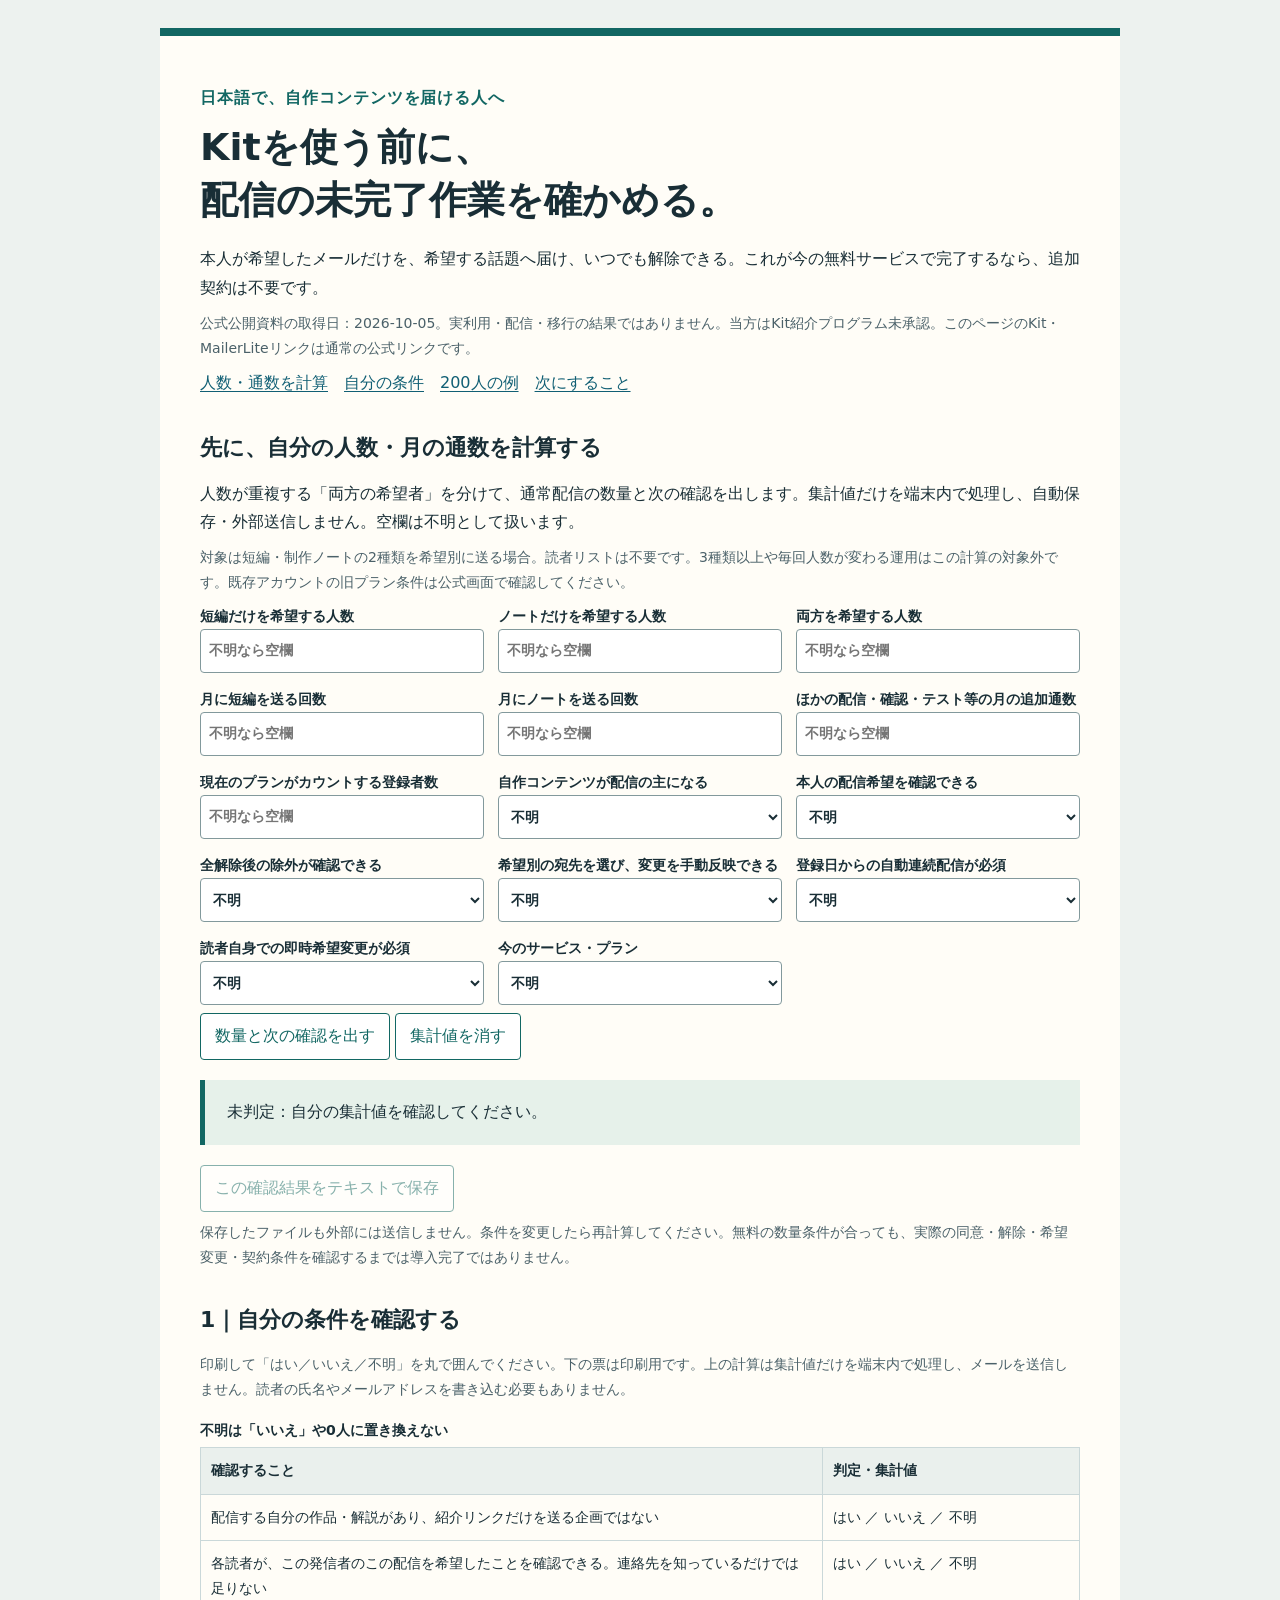
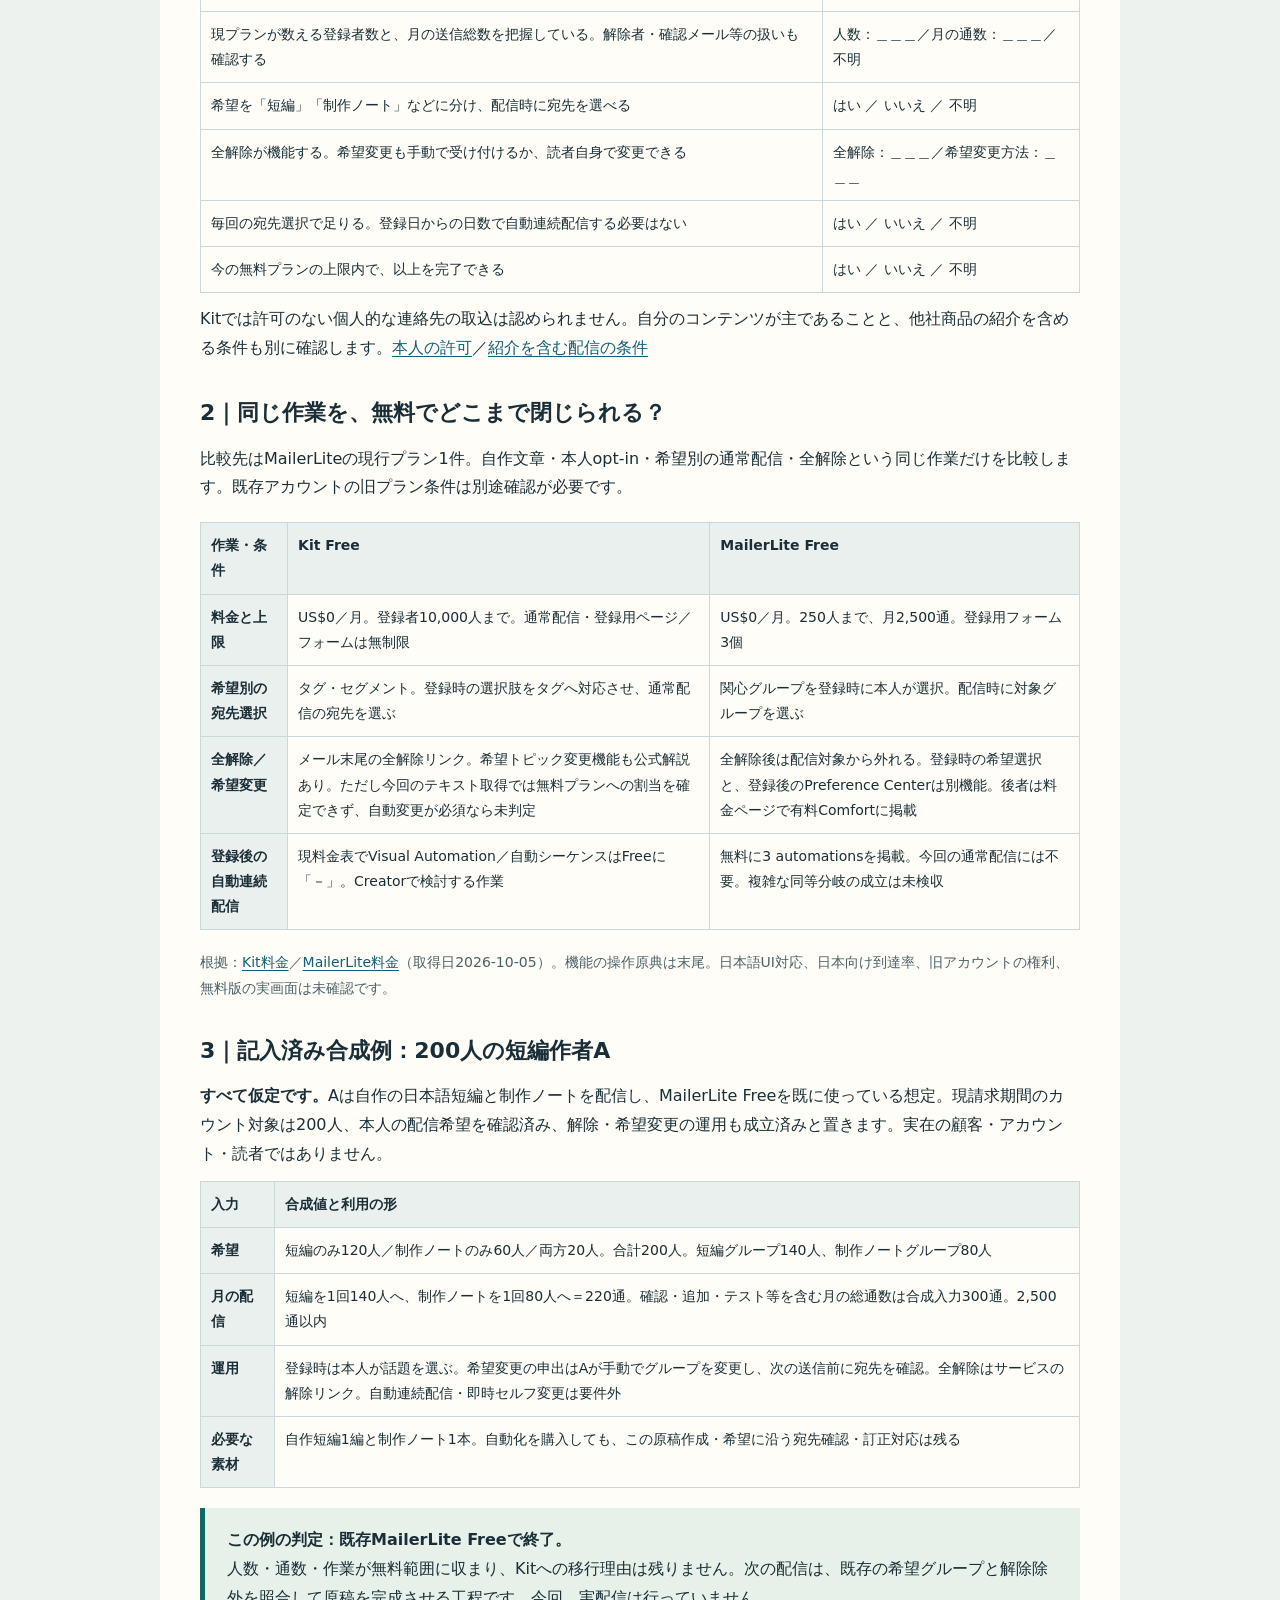
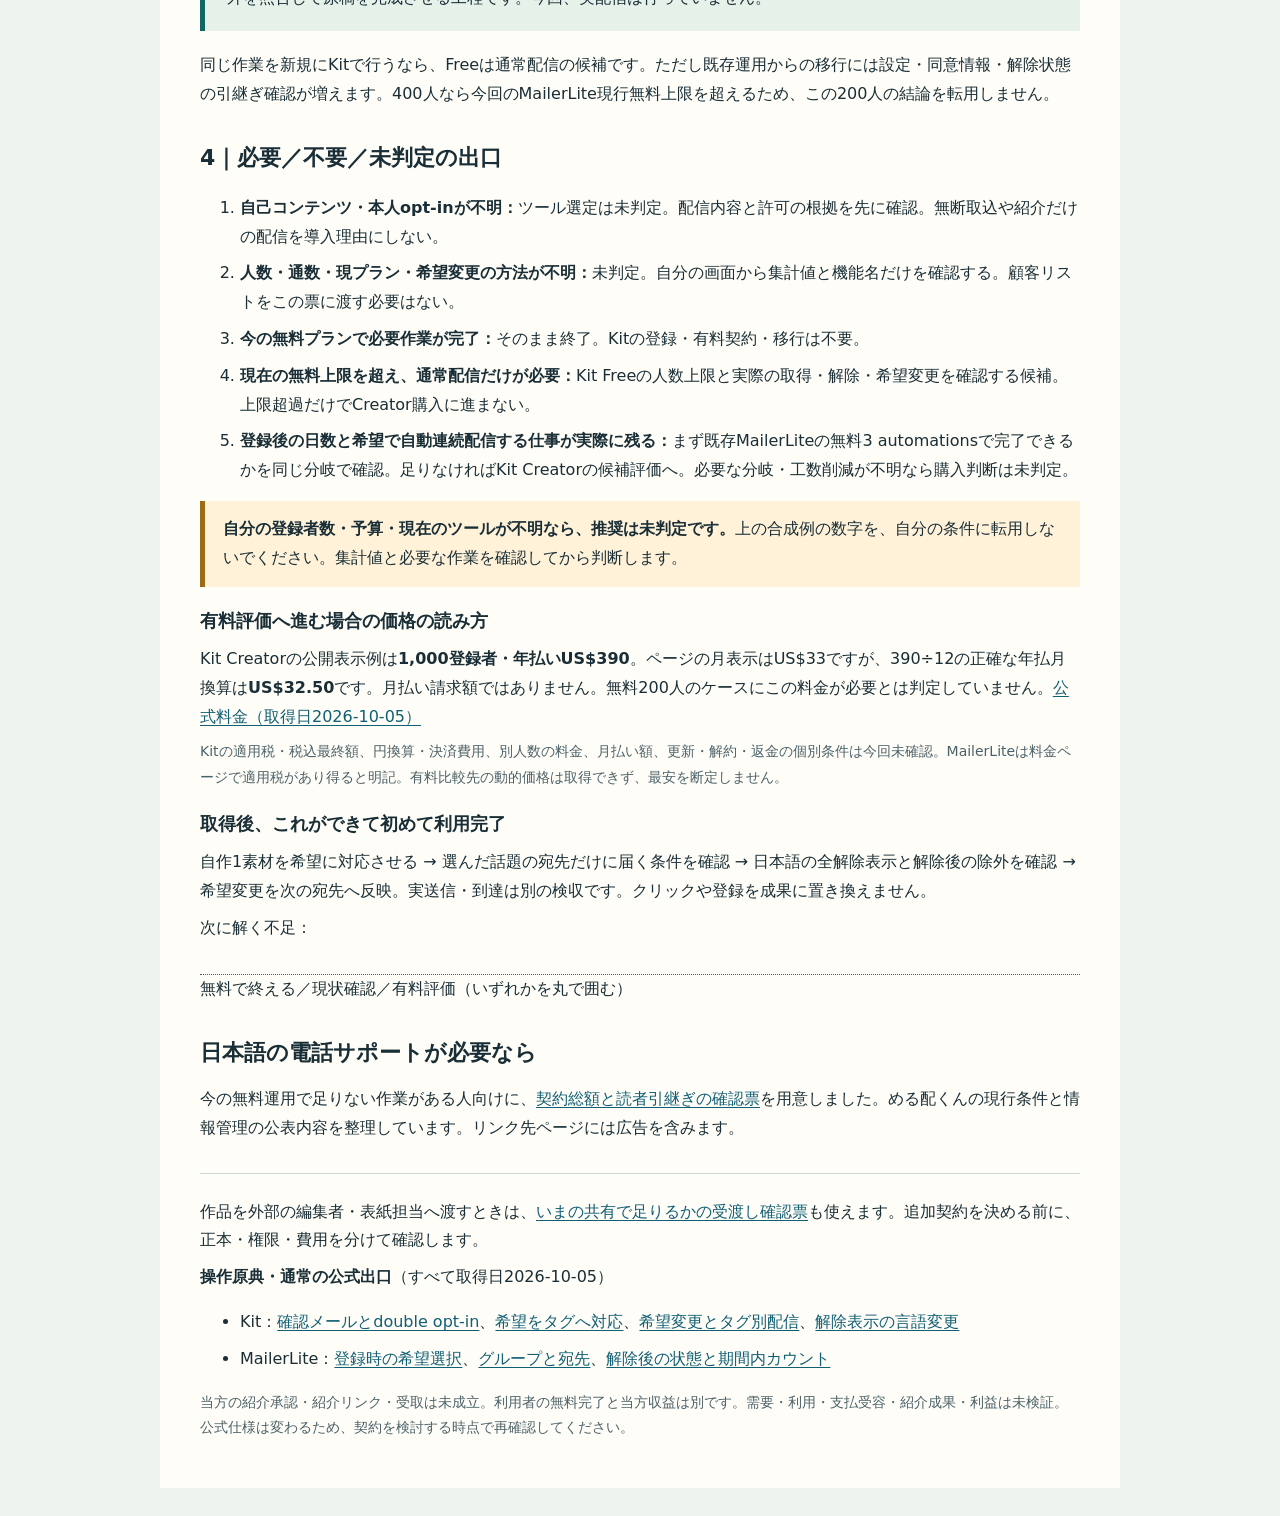
==== index.html @ 3bc4d936 "Add Japanese support and reader handoff decision route" ====
<!doctype html>
<html lang="ja">
<head>
<meta charset="utf-8">
<meta name="viewport" content="width=device-width,initial-scale=1">
<meta name="referrer" content="no-referrer">
<meta http-equiv="Content-Security-Policy" content="default-src 'none'; script-src 'self'; style-src 'unsafe-inline'; connect-src 'none'; form-action 'none'; base-uri 'none'">
<meta name="description" content="KitやMailerLiteを契約する前に、日本語の自作コンテンツ配信が無料で完了するか確認。人数・通数・希望別配信・解除・自動化を分ける、無料チェックシート。2026-10-05公式確認。"><link rel="canonical" href="https://tomoka-uzumaki-ai.github.io/creator-email-fit-jp/"><meta name="robots" content="index,follow"><title>日本語発信者のメール配信チェックシート｜Kitは必要？</title>
<style>
:root{color-scheme:light;--ink:#192e36;--muted:#4b6169;--line:#cad8d9;--accent:#126763;--paper:#fffdf7}
*{box-sizing:border-box}body{margin:0;background:#edf2ef;color:var(--ink);font:16px/1.8 system-ui,-apple-system,"Hiragino Sans","Yu Gothic",sans-serif}main{max-width:960px;margin:28px auto;background:var(--paper);padding:40px;border-top:8px solid var(--accent)}h1{font-size:clamp(25px,5vw,38px);line-height:1.4;margin:8px 0 18px}h2{font-size:22px;margin:30px 0 12px}h3{font-size:18px;margin:18px 0 6px}p{margin:8px 0}.eyebrow{color:var(--accent);font-weight:700;letter-spacing:.06em}.small{font-size:14px;color:var(--muted)}.decision{background:#e6f1ea;border-left:5px solid var(--accent);padding:18px 22px;margin:20px 0}.unknown{background:#fff2d9;border-left:5px solid #9d6b18;padding:14px 18px}.table-wrap{overflow-x:auto}table{border-collapse:collapse;width:100%;font-size:14px;margin:12px 0}th,td{border:1px solid var(--line);text-align:left;vertical-align:top;padding:10px}th{background:#eaf0ed}caption{text-align:left;font-weight:700;padding:4px 0}a{color:#115f74;text-underline-offset:3px;overflow-wrap:anywhere}li{margin:8px 0}footer{margin-top:30px;padding-top:16px;border-top:1px solid var(--line)}.write-line{display:block;min-height:32px;border-bottom:1px dotted var(--muted)}
.fit-grid{display:grid;grid-template-columns:repeat(auto-fit,minmax(min(260px,100%),1fr));gap:14px}.fit-grid label{display:block;font-size:14px;font-weight:600}.fit-grid input,.fit-grid select{display:block;width:100%;min-height:44px;font:inherit;padding:8px;border:1px solid #82999c;border-radius:4px;background:white;color:var(--ink)}button{font:inherit;min-height:44px;padding:8px 14px;border:1px solid var(--accent);border-radius:4px;background:white;color:var(--accent);cursor:pointer}button:disabled{opacity:.5;cursor:default}#fit-output{white-space:pre-line}
@media(max-width:600px){main{margin:0;padding:22px}th,td{padding:8px}table{font-size:13px}}
@media print{@page{size:A4;margin:14mm}body{background:white;font-size:10pt;line-height:1.55}main{max-width:none;margin:0;padding:0;border-top:3px solid #126763}h1{font-size:22pt}h2{font-size:14pt;break-after:avoid}h3{break-after:avoid}table{font-size:9pt}tr,.decision,.unknown{break-inside:avoid}.table-wrap{overflow:visible}a{color:inherit}footer{font-size:9pt}.small{font-size:9pt}th{background:#eee}.decision,.unknown{background:transparent}}
</style>
</head>
<body><main>
<header>
<p class="eyebrow">日本語で、自作コンテンツを届ける人へ</p>
<h1>Kitを使う前に、<br>配信の未完了作業を確かめる。</h1>
<p>本人が希望したメールだけを、希望する話題へ届け、いつでも解除できる。これが今の無料サービスで完了するなら、追加契約は不要です。</p>
<p class="small">公式公開資料の取得日：2026-10-05。実利用・配信・移行の結果ではありません。当方はKit紹介プログラム未承認。このページのKit・MailerLiteリンクは通常の公式リンクです。</p>
<nav aria-label="読む順番" style="display:flex;gap:1rem;flex-wrap:wrap"><a href="#calculator">人数・通数を計算</a><a href="#check">自分の条件</a><a href="#case">200人の例</a><a href="#route">次にすること</a></nav></header>

<section aria-labelledby="calculator"><h2 id="calculator">先に、自分の人数・月の通数を計算する</h2><p>人数が重複する「両方の希望者」を分けて、通常配信の数量と次の確認を出します。集計値だけを端末内で処理し、自動保存・外部送信しません。空欄は不明として扱います。</p><p class="small">対象は短編・制作ノートの2種類を希望別に送る場合。読者リストは不要です。3種類以上や毎回人数が変わる運用はこの計算の対象外です。既存アカウントの旧プラン条件は公式画面で確認してください。</p><form id="fit-form" novalidate><div class="fit-grid"><label>短編だけを希望する人数<input name="shortOnly" type="number" min="0" max="100000000" step="1" inputmode="numeric" placeholder="不明なら空欄"></label><label>ノートだけを希望する人数<input name="notesOnly" type="number" min="0" max="100000000" step="1" inputmode="numeric" placeholder="不明なら空欄"></label><label>両方を希望する人数<input name="both" type="number" min="0" max="100000000" step="1" inputmode="numeric" placeholder="不明なら空欄"></label><label>月に短編を送る回数<input name="shortRuns" type="number" min="0" max="100000000" step="1" inputmode="numeric" placeholder="不明なら空欄"></label><label>月にノートを送る回数<input name="notesRuns" type="number" min="0" max="100000000" step="1" inputmode="numeric" placeholder="不明なら空欄"></label><label>ほかの配信・確認・テスト等の月の追加通数<input name="extra" type="number" min="0" max="100000000" step="1" inputmode="numeric" placeholder="不明なら空欄"></label><label>現在のプランがカウントする登録者数<input name="counted" type="number" min="0" max="100000000" step="1" inputmode="numeric" placeholder="不明なら空欄"></label><label>自作コンテンツが配信の主になる<select name="content"><option value="unknown">不明</option><option value="yes">はい</option><option value="no">いいえ</option></select></label><label>本人の配信希望を確認できる<select name="permission"><option value="unknown">不明</option><option value="yes">はい</option><option value="no">いいえ</option></select></label><label>全解除後の除外が確認できる<select name="unsubscribe"><option value="unknown">不明</option><option value="yes">はい</option><option value="no">いいえ</option></select></label><label>希望別の宛先を選び、変更を手動反映できる<select name="groups"><option value="unknown">不明</option><option value="yes">はい</option><option value="no">いいえ</option></select></label><label>登録日からの自動連続配信が必須<select name="automation"><option value="unknown">不明</option><option value="no">いいえ</option><option value="yes">はい</option></select></label><label>読者自身での即時希望変更が必須<select name="selfChange"><option value="unknown">不明</option><option value="no">いいえ</option><option value="yes">はい</option></select></label><label>今のサービス・プラン<select name="current"><option value="unknown">不明</option><option value="mailerlite">現行MailerLite Free</option><option value="kit">Kit Free</option><option value="other">ほか／未導入</option></select></label></div><p><button type="submit">数量と次の確認を出す</button> <button type="reset">集計値を消す</button></p></form><p id="fit-output" class="decision" role="status" aria-live="polite">未判定：自分の集計値を確認してください。</p><button id="fit-save" type="button" disabled>この確認結果をテキストで保存</button><p class="small">保存したファイルも外部には送信しません。条件を変更したら再計算してください。無料の数量条件が合っても、実際の同意・解除・希望変更・契約条件を確認するまでは導入完了ではありません。</p><noscript><p>計算にはJavaScriptが必要です。下の印刷用チェックシートはそのまま使えます。</p></noscript></section>
<section aria-labelledby="check">
<h2 id="check">1｜自分の条件を確認する</h2>
<p class="small">印刷して「はい／いいえ／不明」を丸で囲んでください。下の票は印刷用です。上の計算は集計値だけを端末内で処理し、メールを送信しません。読者の氏名やメールアドレスを書き込む必要もありません。</p>
<table><caption>不明は「いいえ」や0人に置き換えない</caption><thead><tr><th scope="col">確認すること</th><th scope="col">判定・集計値</th></tr></thead><tbody>
<tr><td>配信する自分の作品・解説があり、紹介リンクだけを送る企画ではない</td><td>はい ／ いいえ ／ 不明</td></tr>
<tr><td>各読者が、この発信者のこの配信を希望したことを確認できる。連絡先を知っているだけでは足りない</td><td>はい ／ いいえ ／ 不明</td></tr>
<tr><td>現プランが数える登録者数と、月の送信総数を把握している。解除者・確認メール等の扱いも確認する</td><td>人数：＿＿＿／月の通数：＿＿＿／不明</td></tr>
<tr><td>希望を「短編」「制作ノート」などに分け、配信時に宛先を選べる</td><td>はい ／ いいえ ／ 不明</td></tr>
<tr><td>全解除が機能する。希望変更も手動で受け付けるか、読者自身で変更できる</td><td>全解除：＿＿＿／希望変更方法：＿＿＿</td></tr>
<tr><td>毎回の宛先選択で足りる。登録日からの日数で自動連続配信する必要はない</td><td>はい ／ いいえ ／ 不明</td></tr>
<tr><td>今の無料プランの上限内で、以上を完了できる</td><td>はい ／ いいえ ／ 不明</td></tr>
</tbody></table>
<p>Kitでは許可のない個人的な連絡先の取込は認められません。自分のコンテンツが主であることと、他社商品の紹介を含める条件も別に確認します。<a href="https://help.kit.com/en/articles/5014125-can-i-add-my-personal-contacts-to-kit">本人の許可</a>／<a href="https://help.kit.com/en/articles/4881296-what-type-of-affiliate-marketing-is-and-isn-t-allowed-at-kit">紹介を含む配信の条件</a></p>
</section>

<section aria-labelledby="compare">
<h2 id="compare">2｜同じ作業を、無料でどこまで閉じられる？</h2>
<p>比較先はMailerLiteの現行プラン1件。自作文章・本人opt-in・希望別の通常配信・全解除という同じ作業だけを比較します。既存アカウントの旧プラン条件は別途確認が必要です。</p>
<div class="table-wrap"><table><thead><tr><th scope="col">作業・条件</th><th scope="col">Kit Free</th><th scope="col">MailerLite Free</th></tr></thead><tbody>
<tr><th scope="row">料金と上限</th><td>US$0／月。登録者10,000人まで。通常配信・登録用ページ／フォームは無制限</td><td>US$0／月。250人まで、月2,500通。登録用フォーム3個</td></tr>
<tr><th scope="row">希望別の宛先選択</th><td>タグ・セグメント。登録時の選択肢をタグへ対応させ、通常配信の宛先を選ぶ</td><td>関心グループを登録時に本人が選択。配信時に対象グループを選ぶ</td></tr>
<tr><th scope="row">全解除／希望変更</th><td>メール末尾の全解除リンク。希望トピック変更機能も公式解説あり。ただし今回のテキスト取得では無料プランへの割当を確定できず、自動変更が必須なら未判定</td><td>全解除後は配信対象から外れる。登録時の希望選択と、登録後のPreference Centerは別機能。後者は料金ページで有料Comfortに掲載</td></tr>
<tr><th scope="row">登録後の自動連続配信</th><td>現料金表でVisual Automation／自動シーケンスはFreeに「－」。Creatorで検討する作業</td><td>無料に3 automationsを掲載。今回の通常配信には不要。複雑な同等分岐の成立は未検収</td></tr>
</tbody></table></div>
<p class="small">根拠：<a href="https://kit.com/pricing">Kit料金</a>／<a href="https://www.mailerlite.com/pricing">MailerLite料金</a>（取得日2026-10-05）。機能の操作原典は末尾。日本語UI対応、日本向け到達率、旧アカウントの権利、無料版の実画面は未確認です。</p>
</section>

<section aria-labelledby="case">
<h2 id="case">3｜記入済み合成例：200人の短編作者A</h2>
<p><strong>すべて仮定です。</strong>Aは自作の日本語短編と制作ノートを配信し、MailerLite Freeを既に使っている想定。現請求期間のカウント対象は200人、本人の配信希望を確認済み、解除・希望変更の運用も成立済みと置きます。実在の顧客・アカウント・読者ではありません。</p>
<table><thead><tr><th scope="col">入力</th><th scope="col">合成値と利用の形</th></tr></thead><tbody>
<tr><th scope="row">希望</th><td>短編のみ120人／制作ノートのみ60人／両方20人。合計200人。短編グループ140人、制作ノートグループ80人</td></tr>
<tr><th scope="row">月の配信</th><td>短編を1回140人へ、制作ノートを1回80人へ＝220通。確認・追加・テスト等を含む月の総通数は合成入力300通。2,500通以内</td></tr>
<tr><th scope="row">運用</th><td>登録時は本人が話題を選ぶ。希望変更の申出はAが手動でグループを変更し、次の送信前に宛先を確認。全解除はサービスの解除リンク。自動連続配信・即時セルフ変更は要件外</td></tr>
<tr><th scope="row">必要な素材</th><td>自作短編1編と制作ノート1本。自動化を購入しても、この原稿作成・希望に沿う宛先確認・訂正対応は残る</td></tr>
</tbody></table>
<div class="decision"><strong>この例の判定：既存MailerLite Freeで終了。</strong><br>人数・通数・作業が無料範囲に収まり、Kitへの移行理由は残りません。次の配信は、既存の希望グループと解除除外を照合して原稿を完成させる工程です。今回、実配信は行っていません。</div>
<p>同じ作業を新規にKitで行うなら、Freeは通常配信の候補です。ただし既存運用からの移行には設定・同意情報・解除状態の引継ぎ確認が増えます。400人なら今回のMailerLite現行無料上限を超えるため、この200人の結論を転用しません。</p>
</section>

<section aria-labelledby="route">
<h2 id="route">4｜必要／不要／未判定の出口</h2>
<ol>
<li><strong>自己コンテンツ・本人opt-inが不明：</strong>ツール選定は未判定。配信内容と許可の根拠を先に確認。無断取込や紹介だけの配信を導入理由にしない。</li>
<li><strong>人数・通数・現プラン・希望変更の方法が不明：</strong>未判定。自分の画面から集計値と機能名だけを確認する。顧客リストをこの票に渡す必要はない。</li>
<li><strong>今の無料プランで必要作業が完了：</strong>そのまま終了。Kitの登録・有料契約・移行は不要。</li>
<li><strong>現在の無料上限を超え、通常配信だけが必要：</strong>Kit Freeの人数上限と実際の取得・解除・希望変更を確認する候補。上限超過だけでCreator購入に進まない。</li>
<li><strong>登録後の日数と希望で自動連続配信する仕事が実際に残る：</strong>まず既存MailerLiteの無料3 automationsで完了できるかを同じ分岐で確認。足りなければKit Creatorの候補評価へ。必要な分岐・工数削減が不明なら購入判断は未判定。</li>
</ol>
<div class="unknown"><strong>自分の登録者数・予算・現在のツールが不明なら、推奨は未判定です。</strong>上の合成例の数字を、自分の条件に転用しないでください。集計値と必要な作業を確認してから判断します。</div>
<h3>有料評価へ進む場合の価格の読み方</h3>
<p>Kit Creatorの公開表示例は<strong>1,000登録者・年払いUS$390</strong>。ページの月表示はUS$33ですが、390÷12の正確な年払月換算は<strong>US$32.50</strong>です。月払い請求額ではありません。無料200人のケースにこの料金が必要とは判定していません。<a href="https://kit.com/pricing">公式料金（取得日2026-10-05）</a></p>
<p class="small">Kitの適用税・税込最終額、円換算・決済費用、別人数の料金、月払い額、更新・解約・返金の個別条件は今回未確認。MailerLiteは料金ページで適用税があり得ると明記。有料比較先の動的価格は取得できず、最安を断定しません。</p>
<h3>取得後、これができて初めて利用完了</h3>
<p>自作1素材を希望に対応させる → 選んだ話題の宛先だけに届く条件を確認 → 日本語の全解除表示と解除後の除外を確認 → 希望変更を次の宛先へ反映。実送信・到達は別の検収です。クリックや登録を成果に置き換えません。</p>
<p>次に解く不足：<span class="write-line"></span>無料で終える／現状確認／有料評価（いずれかを丸で囲む）</p>
</section>

<section><h2>日本語の電話サポートが必要なら</h2><p>今の無料運用で足りない作業がある人向けに、<a href="japanese-mail.html">契約総額と読者引継ぎの確認票</a>を用意しました。める配くんの現行条件と情報管理の公表内容を整理しています。リンク先ページには広告を含みます。</p></section>
<footer><p>作品を外部の編集者・表紙担当へ渡すときは、<a href="storage-handoff.html">いまの共有で足りるかの受渡し確認票</a>も使えます。追加契約を決める前に、正本・権限・費用を分けて確認します。</p>
<p><strong>操作原典・通常の公式出口</strong>（すべて取得日2026-10-05）</p>
<ul>
<li>Kit：<a href="https://help.kit.com/en/articles/2502655-the-confirmation-email">確認メールとdouble opt-in</a>、<a href="https://help.kit.com/en/articles/3317488-adding-tag-dropdowns-checkboxes-to-kit-forms">希望をタグへ対応</a>、<a href="https://help.kit.com/en/articles/6082488-managing-subscriber-preferences-in-kit">希望変更とタグ別配信</a>、<a href="https://help.kit.com/en/articles/5378154-how-to-customize-your-unsubscribe-text">解除表示の言語変更</a></li>
<li>MailerLite：<a href="https://www.mailerlite.com/help/how-to-use-interest-groups-inside-forms">登録時の希望選択</a>、<a href="https://www.mailerlite.com/help/how-to-create-and-use-groups">グループと宛先</a>、<a href="https://www.mailerlite.com/help/everything-about-unsubscribed-recipients">解除後の状態と期間内カウント</a></li>
</ul>
<p class="small">当方の紹介承認・紹介リンク・受取は未成立。利用者の無料完了と当方収益は別です。需要・利用・支払受容・紹介成果・利益は未検証。公式仕様は変わるため、契約を検討する時点で再確認してください。</p>
</footer>
</main><script src="fit.js?v=20261005-1" defer></script></body></html>
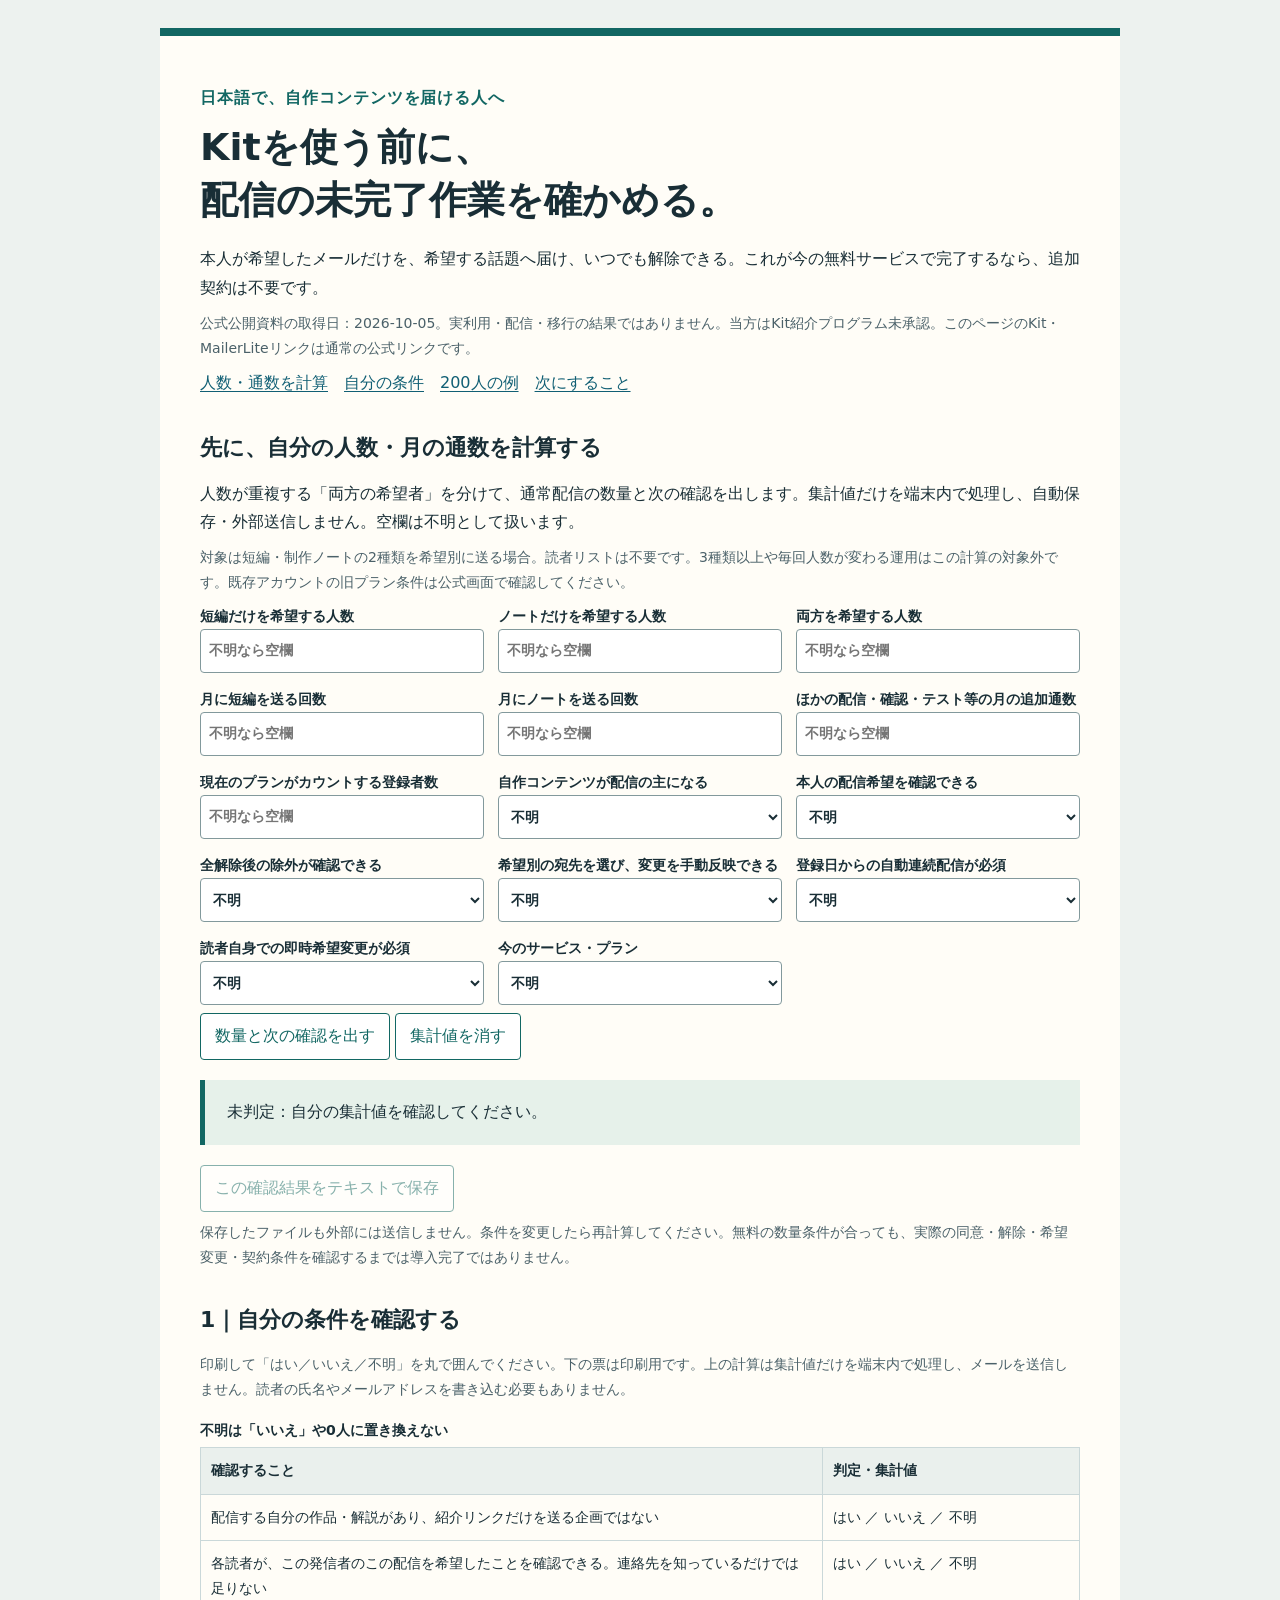
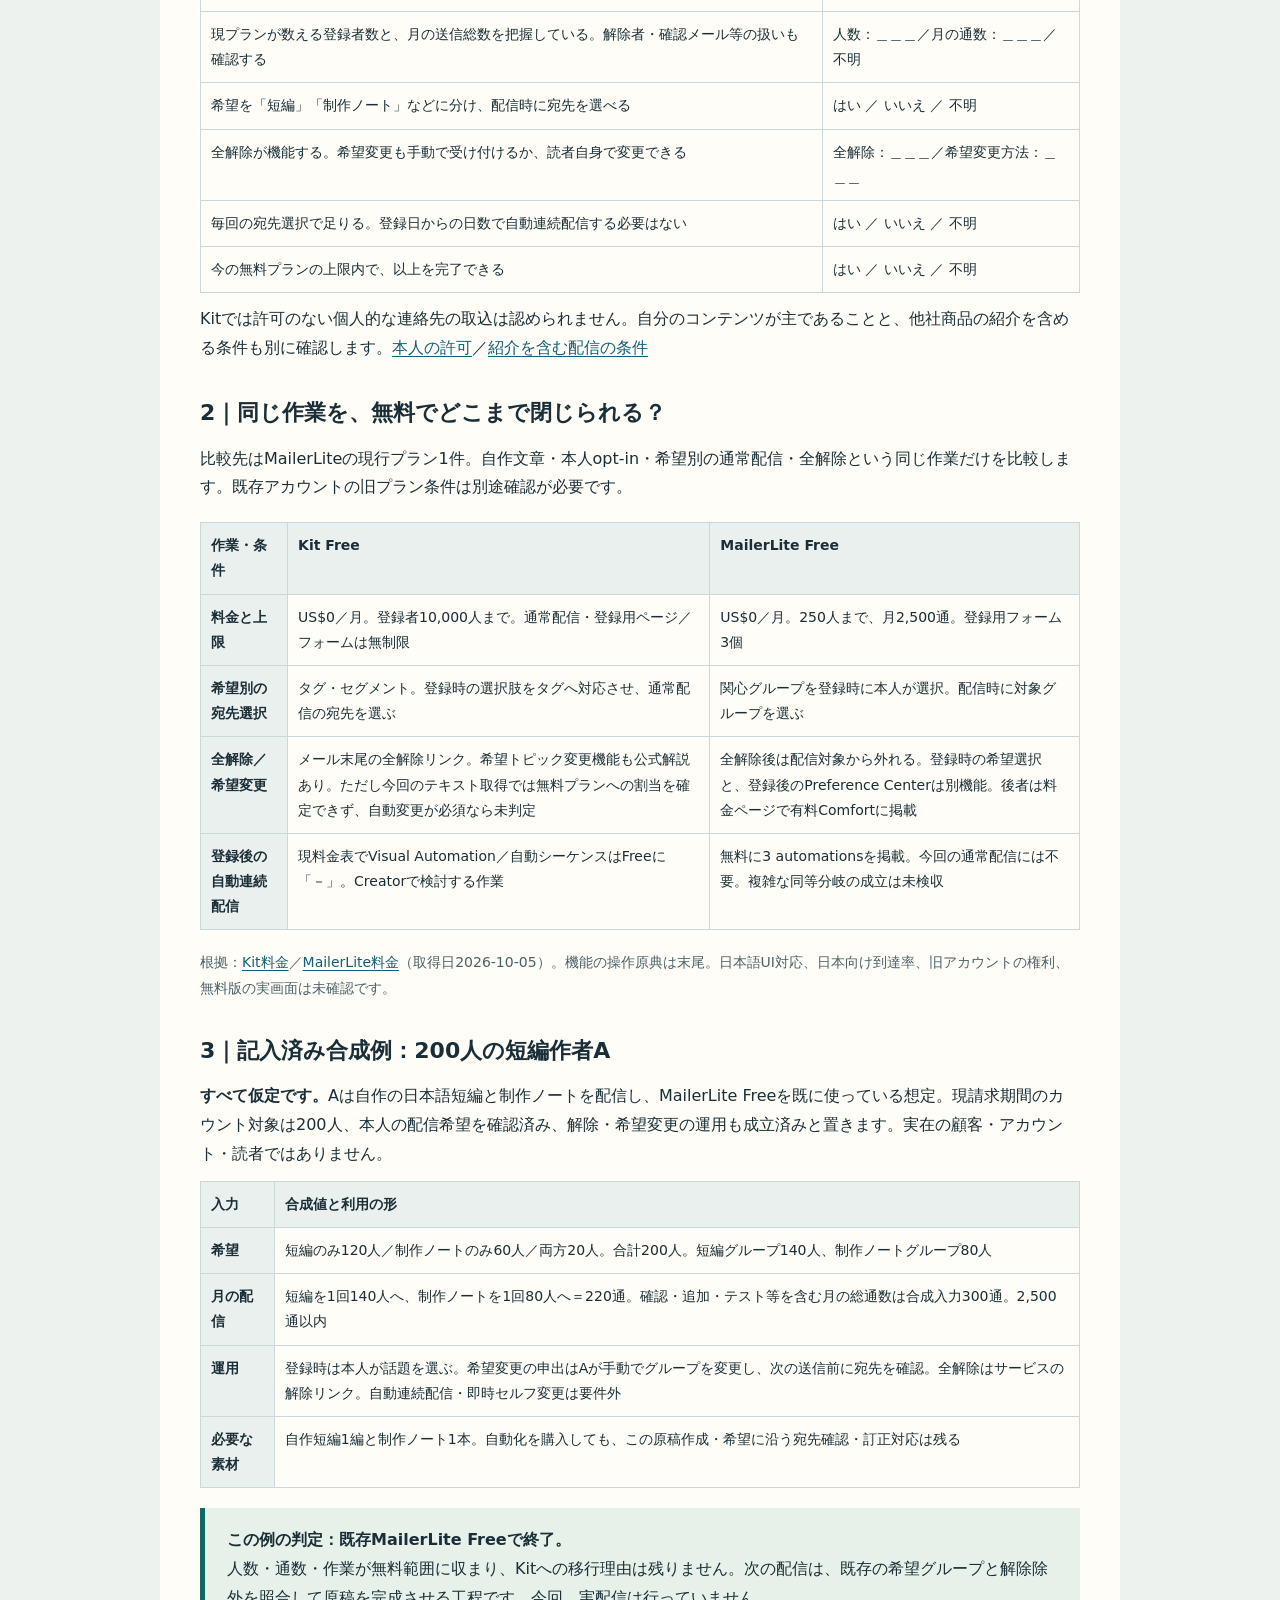
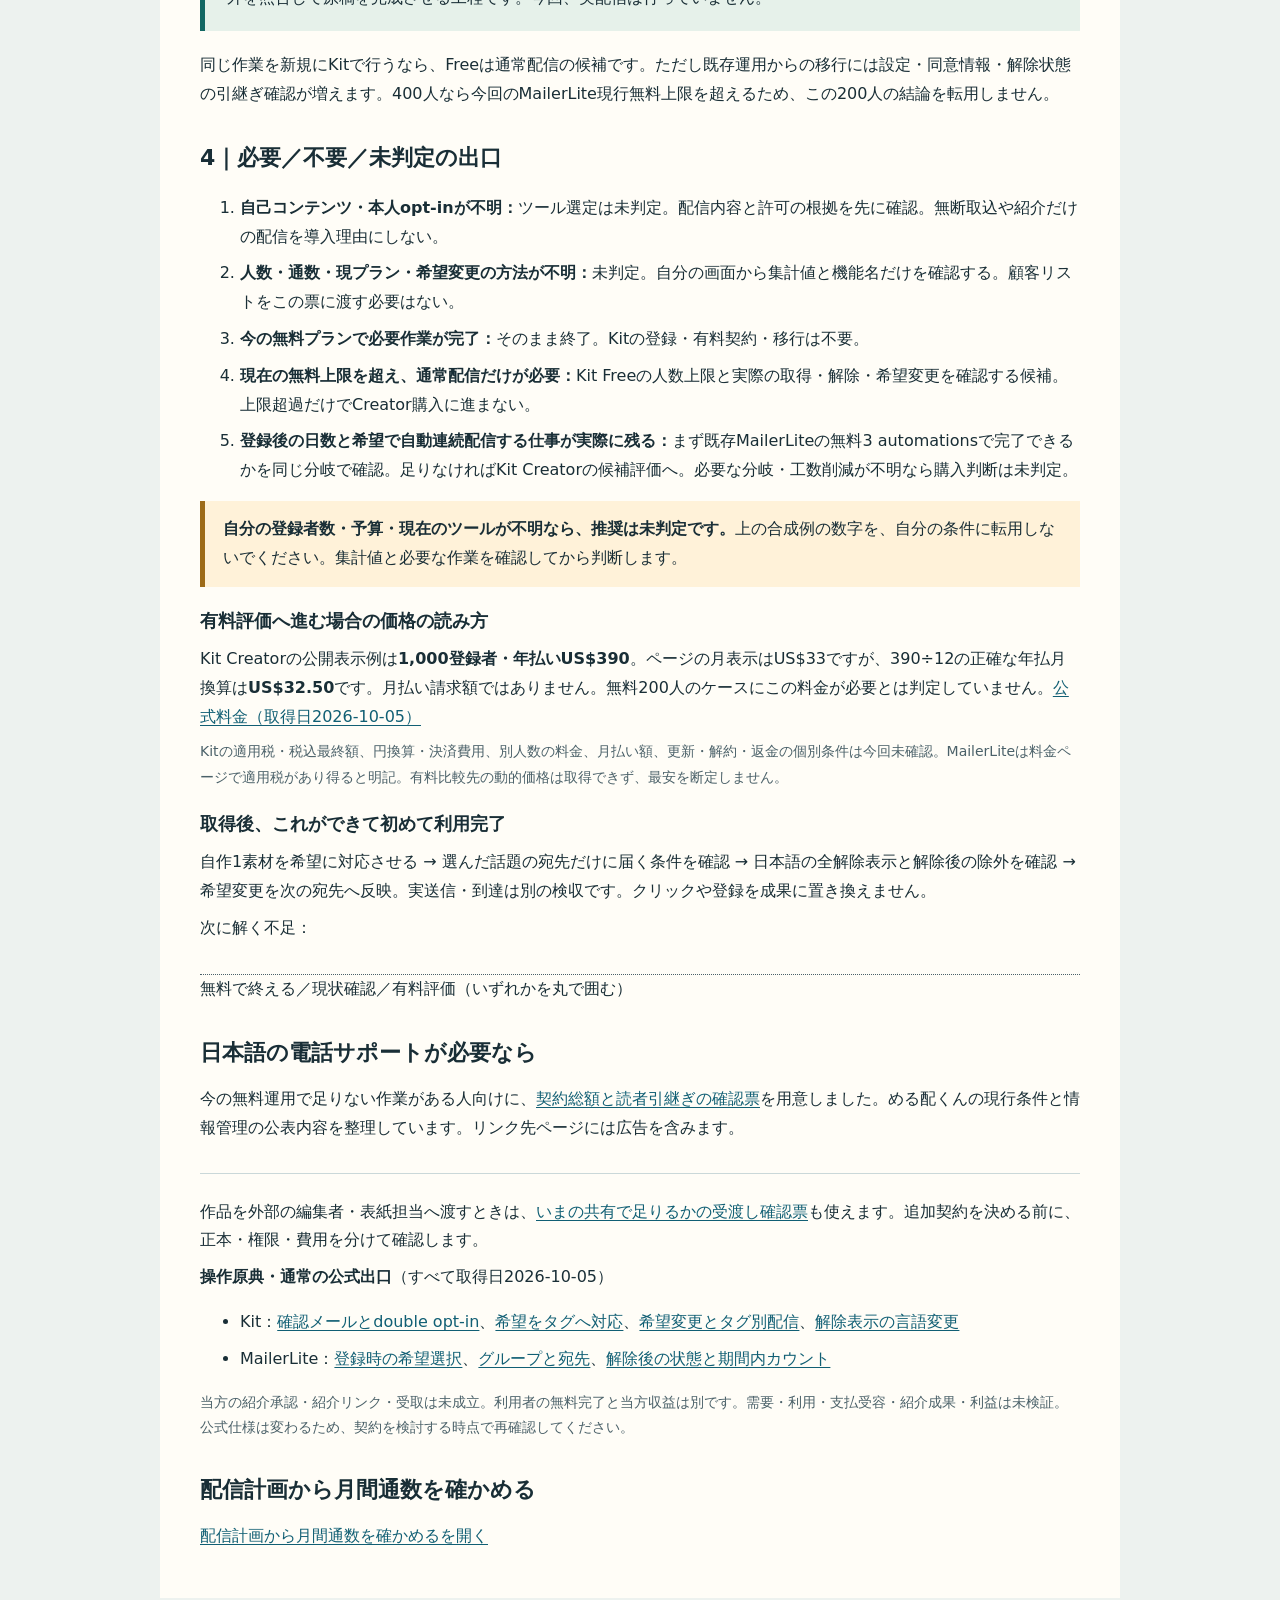
==== commit a2e15d5c: "Add buyer trials, English formats and completed workflow tools" ====
--- a/index.html
+++ b/index.html
@@ -90,4 +90,4 @@
 </ul>
 <p class="small">当方の紹介承認・紹介リンク・受取は未成立。利用者の無料完了と当方収益は別です。需要・利用・支払受容・紹介成果・利益は未検証。公式仕様は変わるため、契約を検討する時点で再確認してください。</p>
 </footer>
-</main><script src="fit.js?v=20261005-1" defer></script></body></html>
+<section data-profit-route="配信計画から月間通数を確かめる"><h2>配信計画から月間通数を確かめる</h2><p><a href="send-plan/">配信計画から月間通数を確かめるを開く</a></p></section></main><script src="fit.js?v=20261005-1" defer></script></body></html>
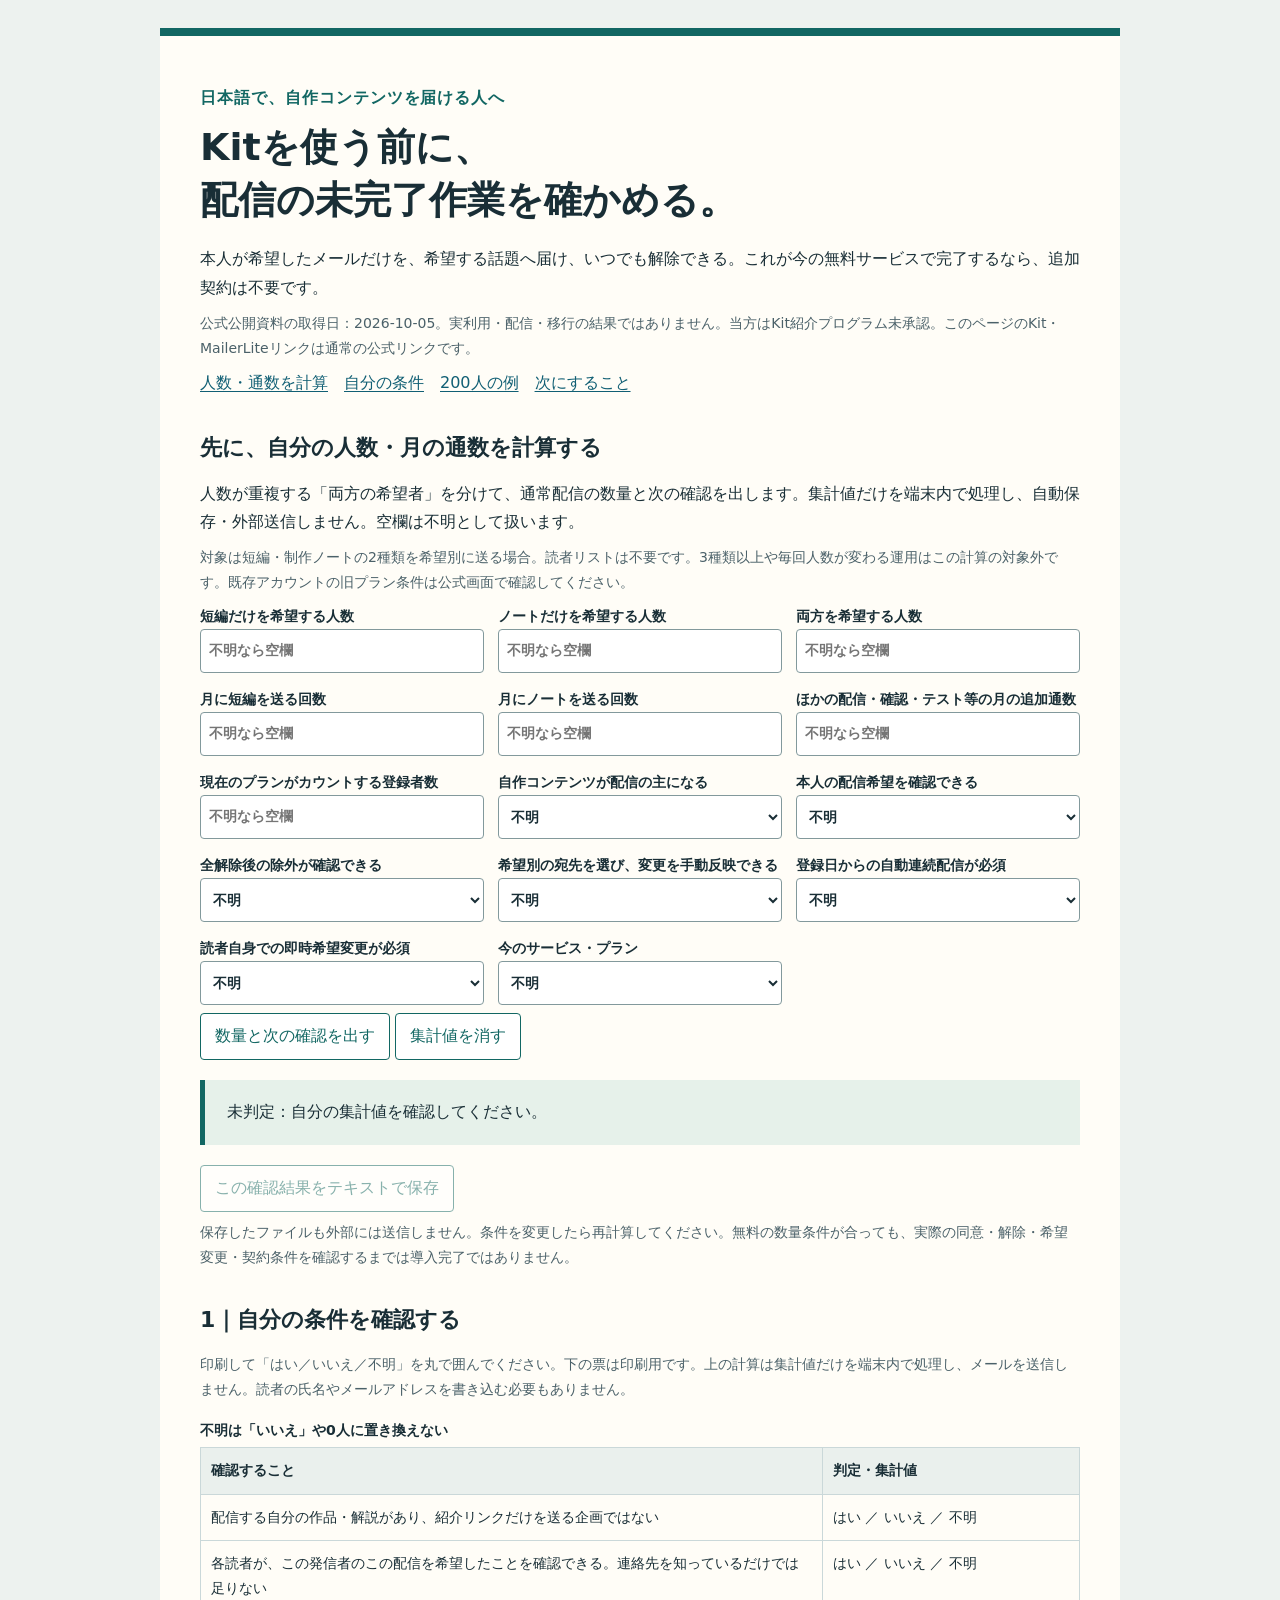
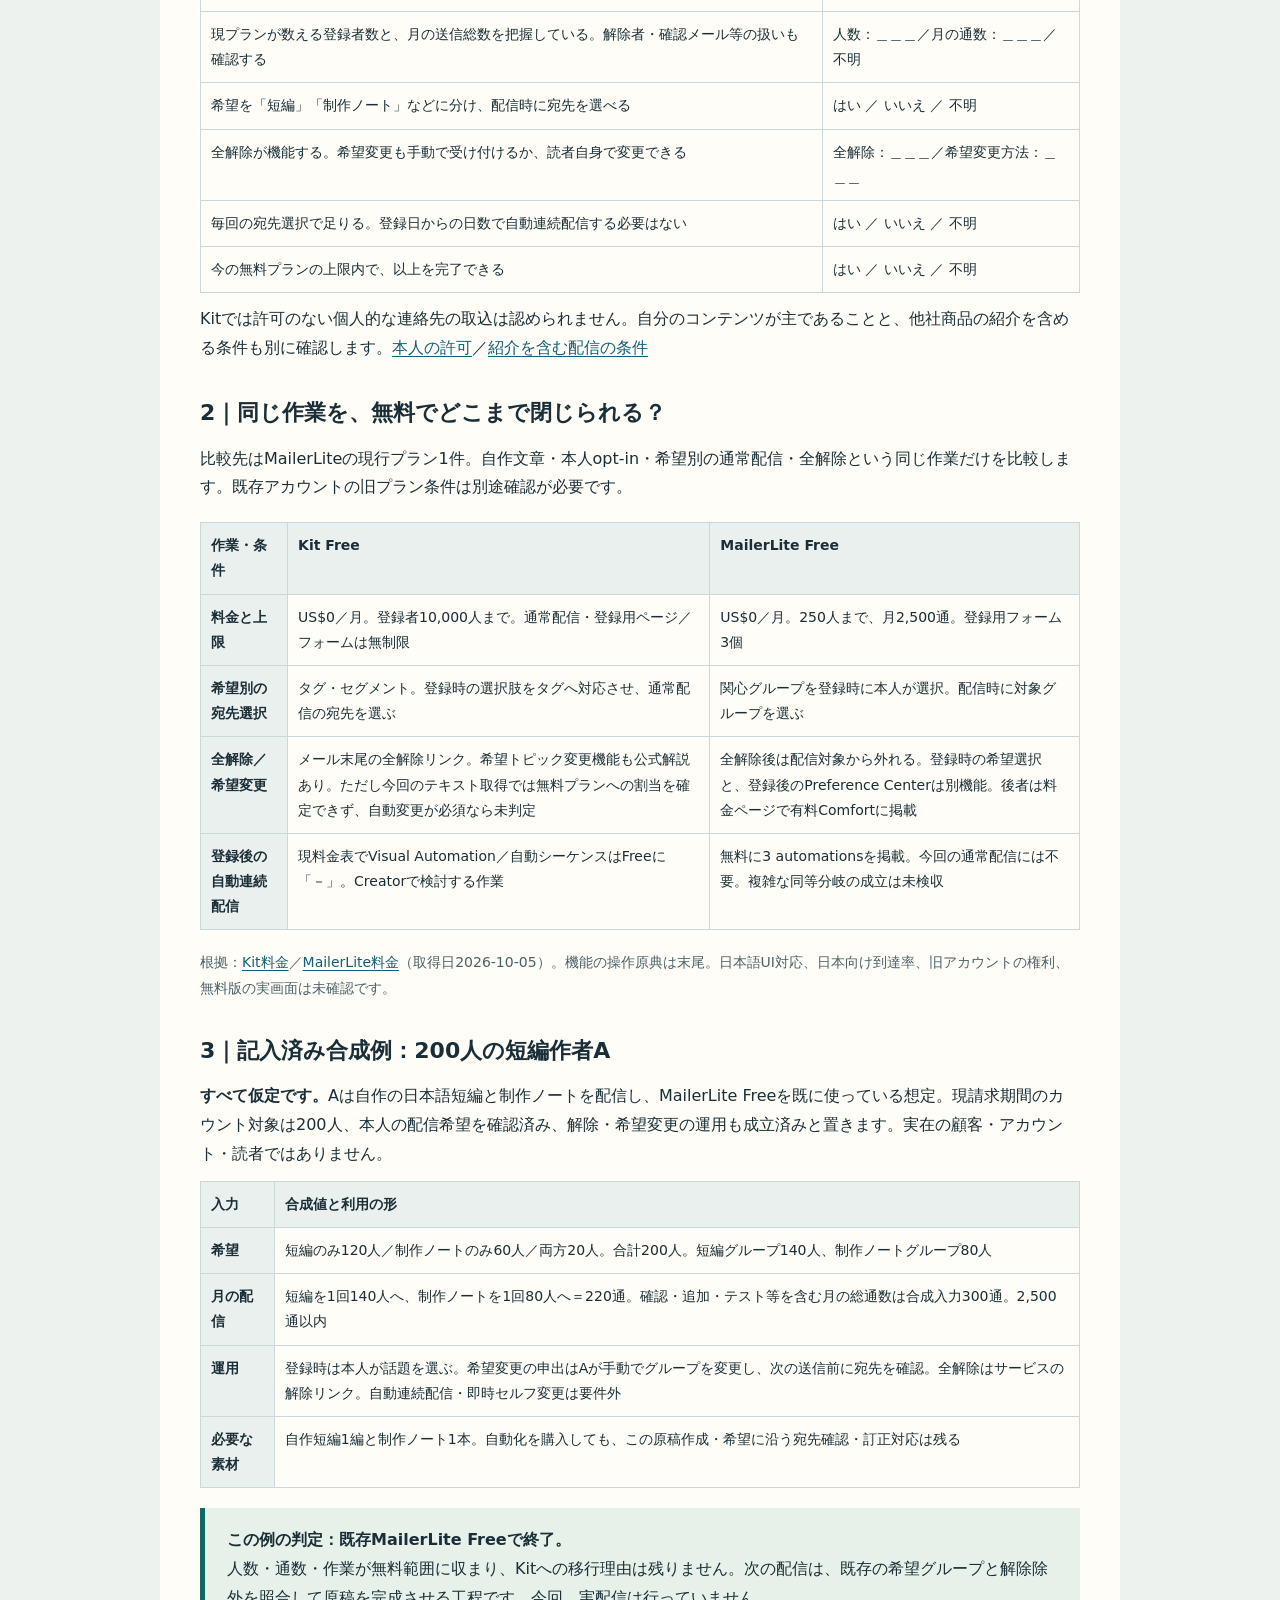
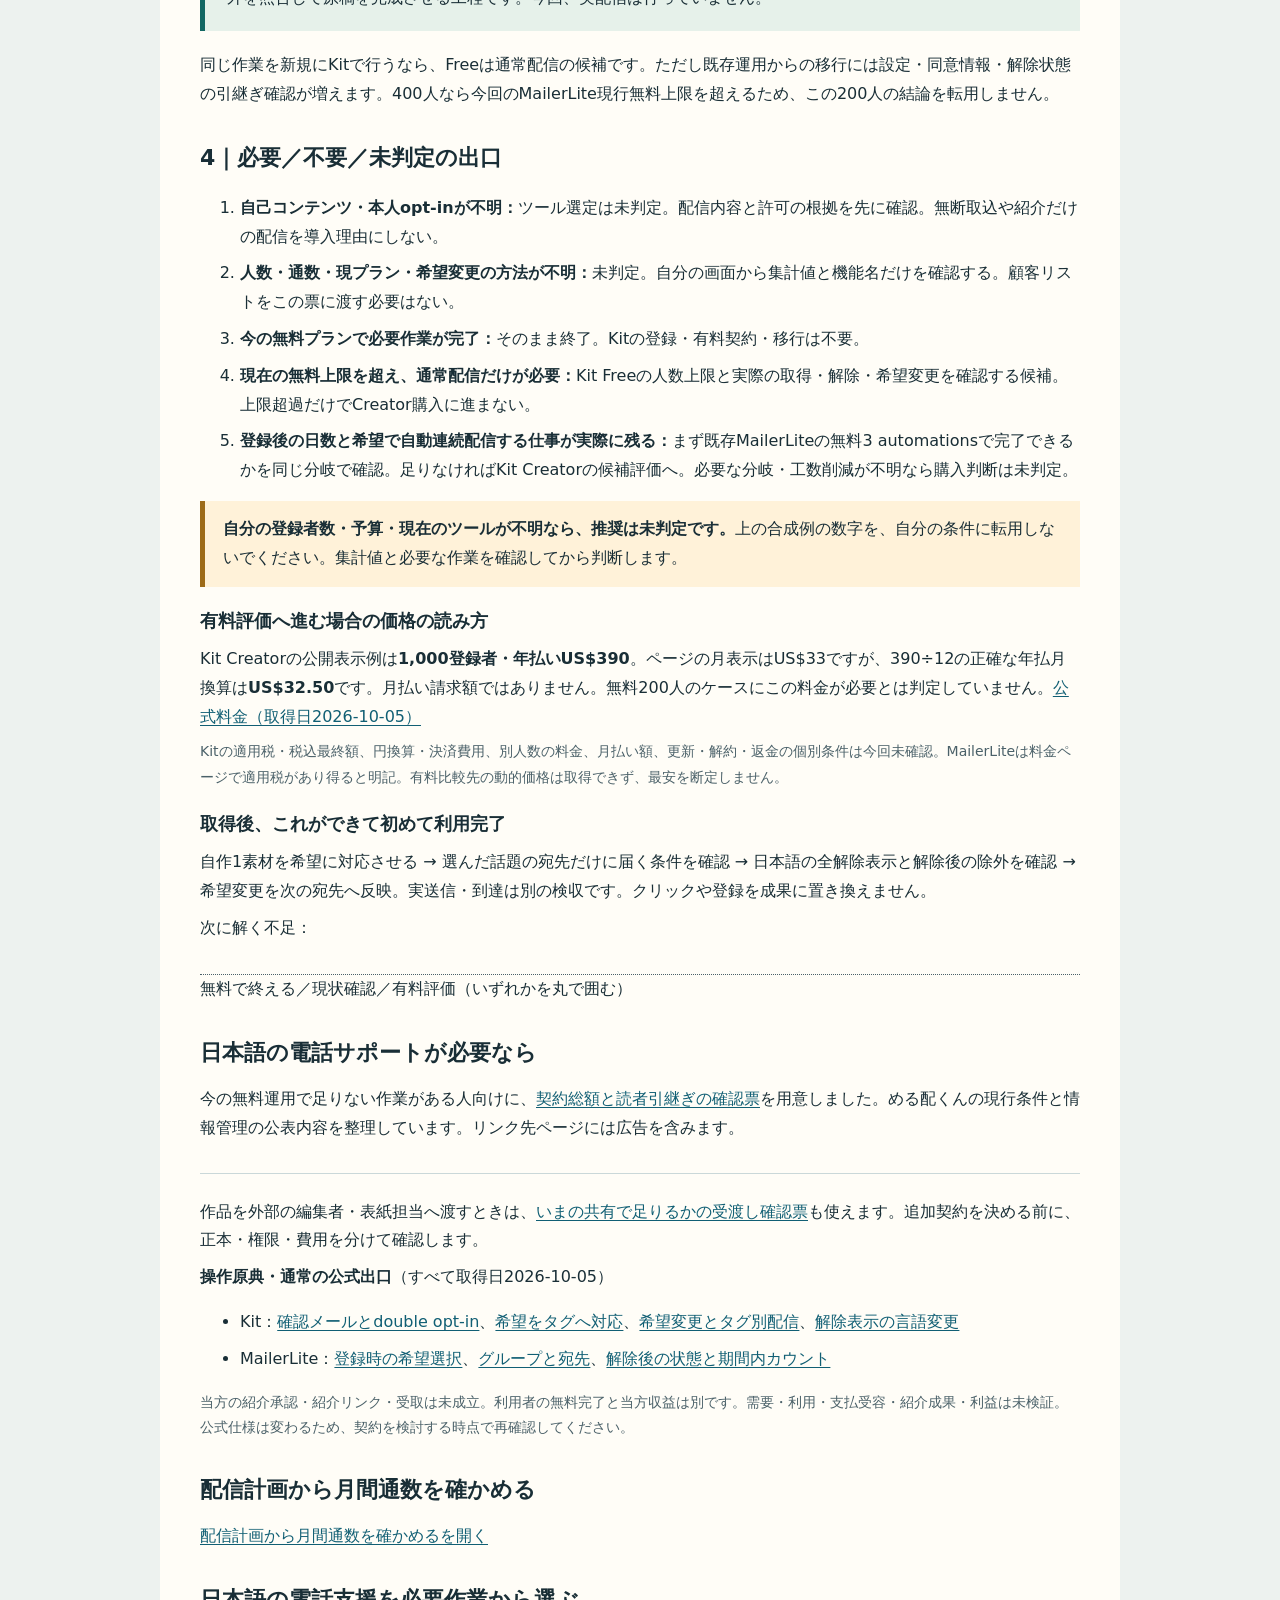
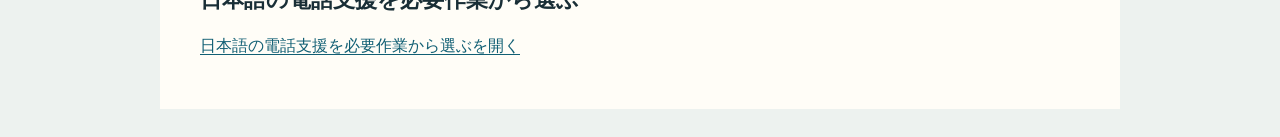
==== commit 83a972e7: "Connect buyer intent to complete trials and purchase routes" ====
--- a/index.html
+++ b/index.html
@@ -90,4 +90,4 @@
 </ul>
 <p class="small">当方の紹介承認・紹介リンク・受取は未成立。利用者の無料完了と当方収益は別です。需要・利用・支払受容・紹介成果・利益は未検証。公式仕様は変わるため、契約を検討する時点で再確認してください。</p>
 </footer>
-<section data-profit-route="配信計画から月間通数を確かめる"><h2>配信計画から月間通数を確かめる</h2><p><a href="send-plan/">配信計画から月間通数を確かめるを開く</a></p></section></main><script src="fit.js?v=20261005-1" defer></script></body></html>
+<section data-profit-route="配信計画から月間通数を確かめる"><h2>配信計画から月間通数を確かめる</h2><p><a href="send-plan/">配信計画から月間通数を確かめるを開く</a></p></section><section data-profit-route="日本語の電話支援を必要作業から選ぶ"><h2>日本語の電話支援を必要作業から選ぶ</h2><p><a href="phone-support-brief/">日本語の電話支援を必要作業から選ぶを開く</a></p></section></main><script src="fit.js?v=20261005-1" defer></script></body></html>
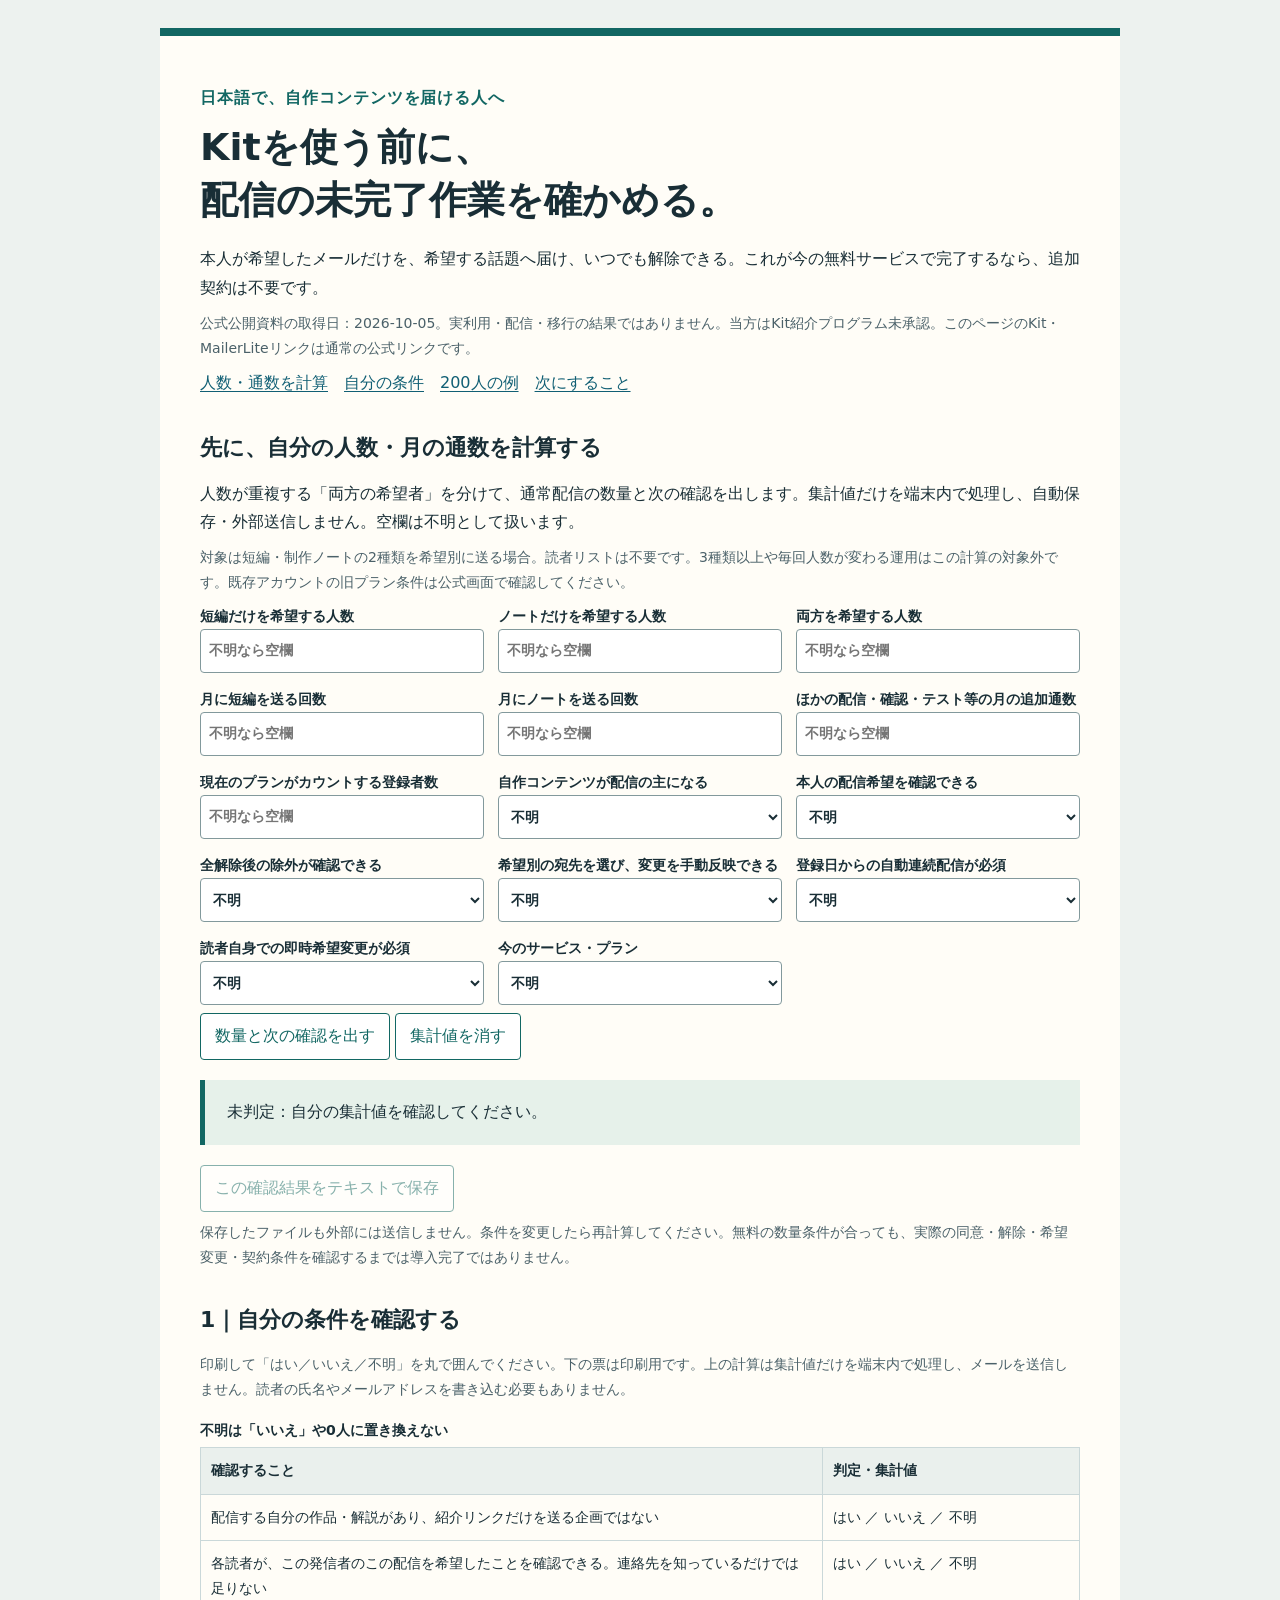
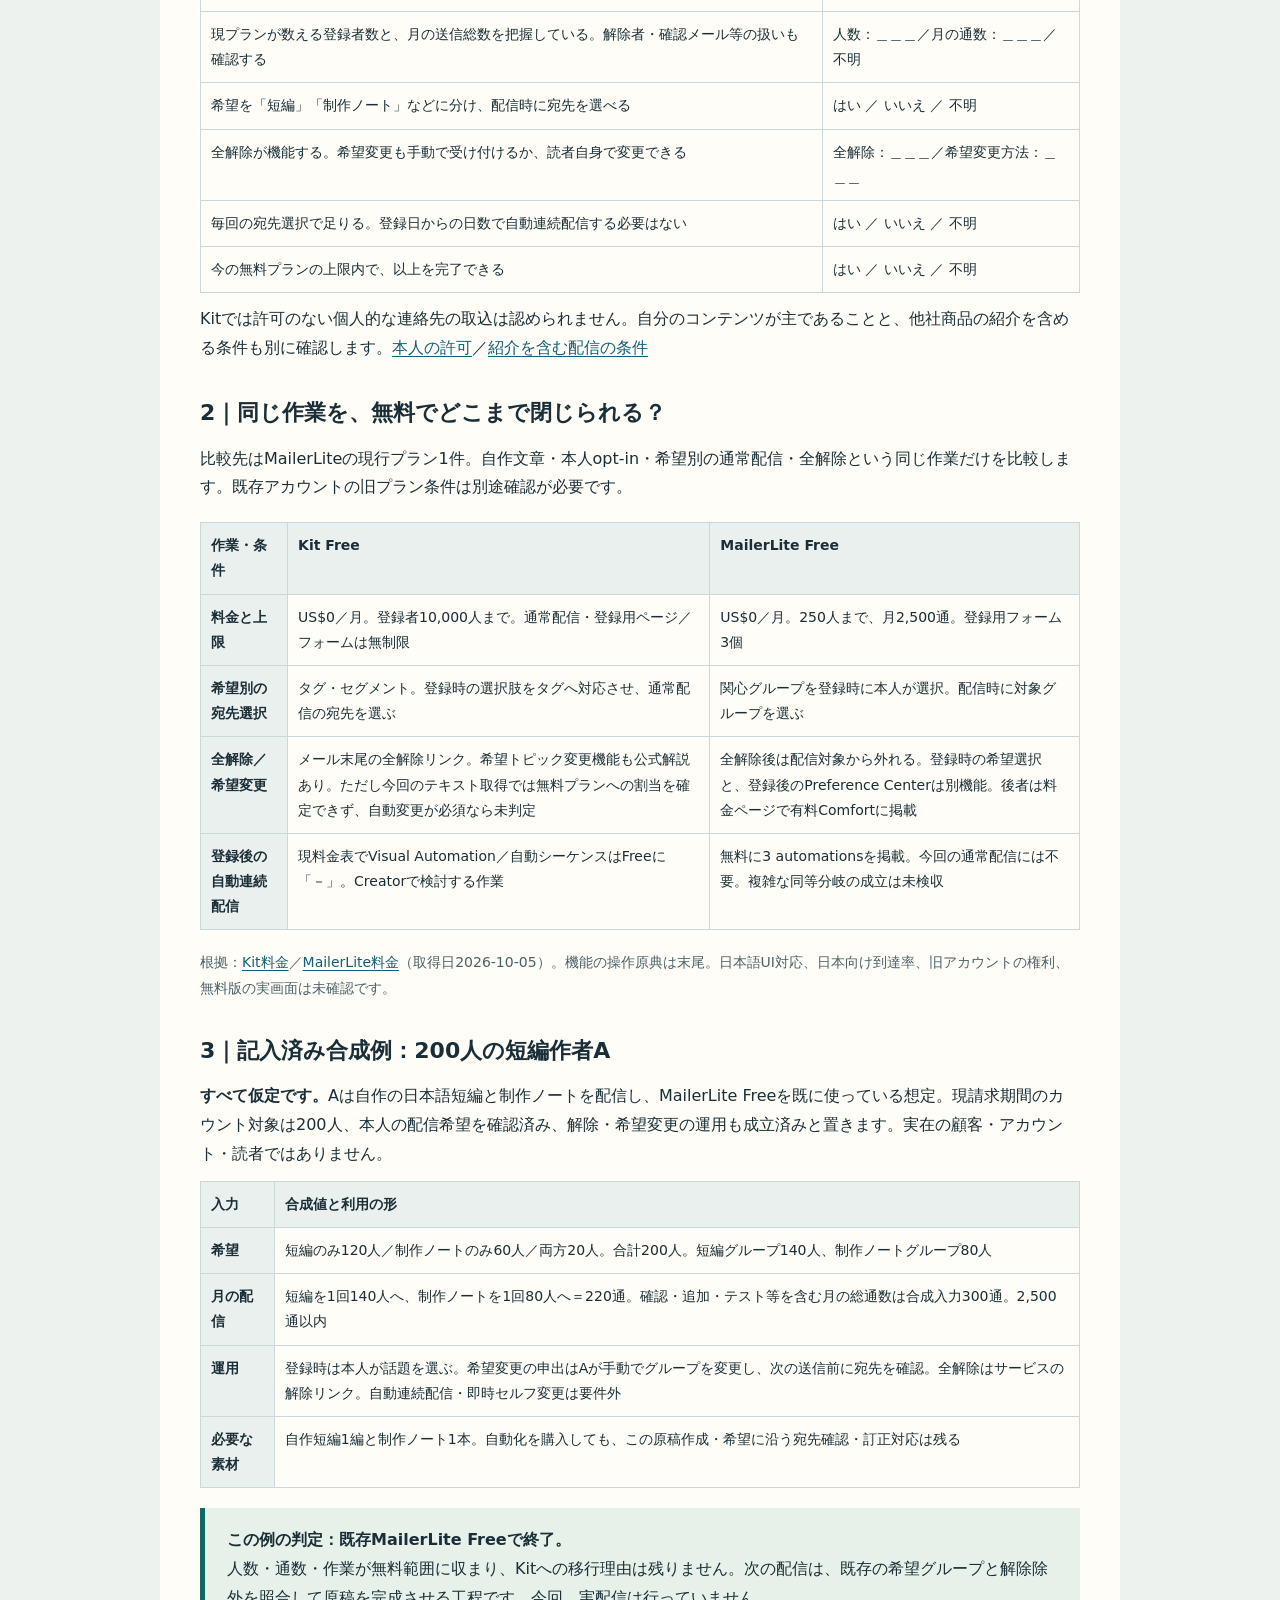
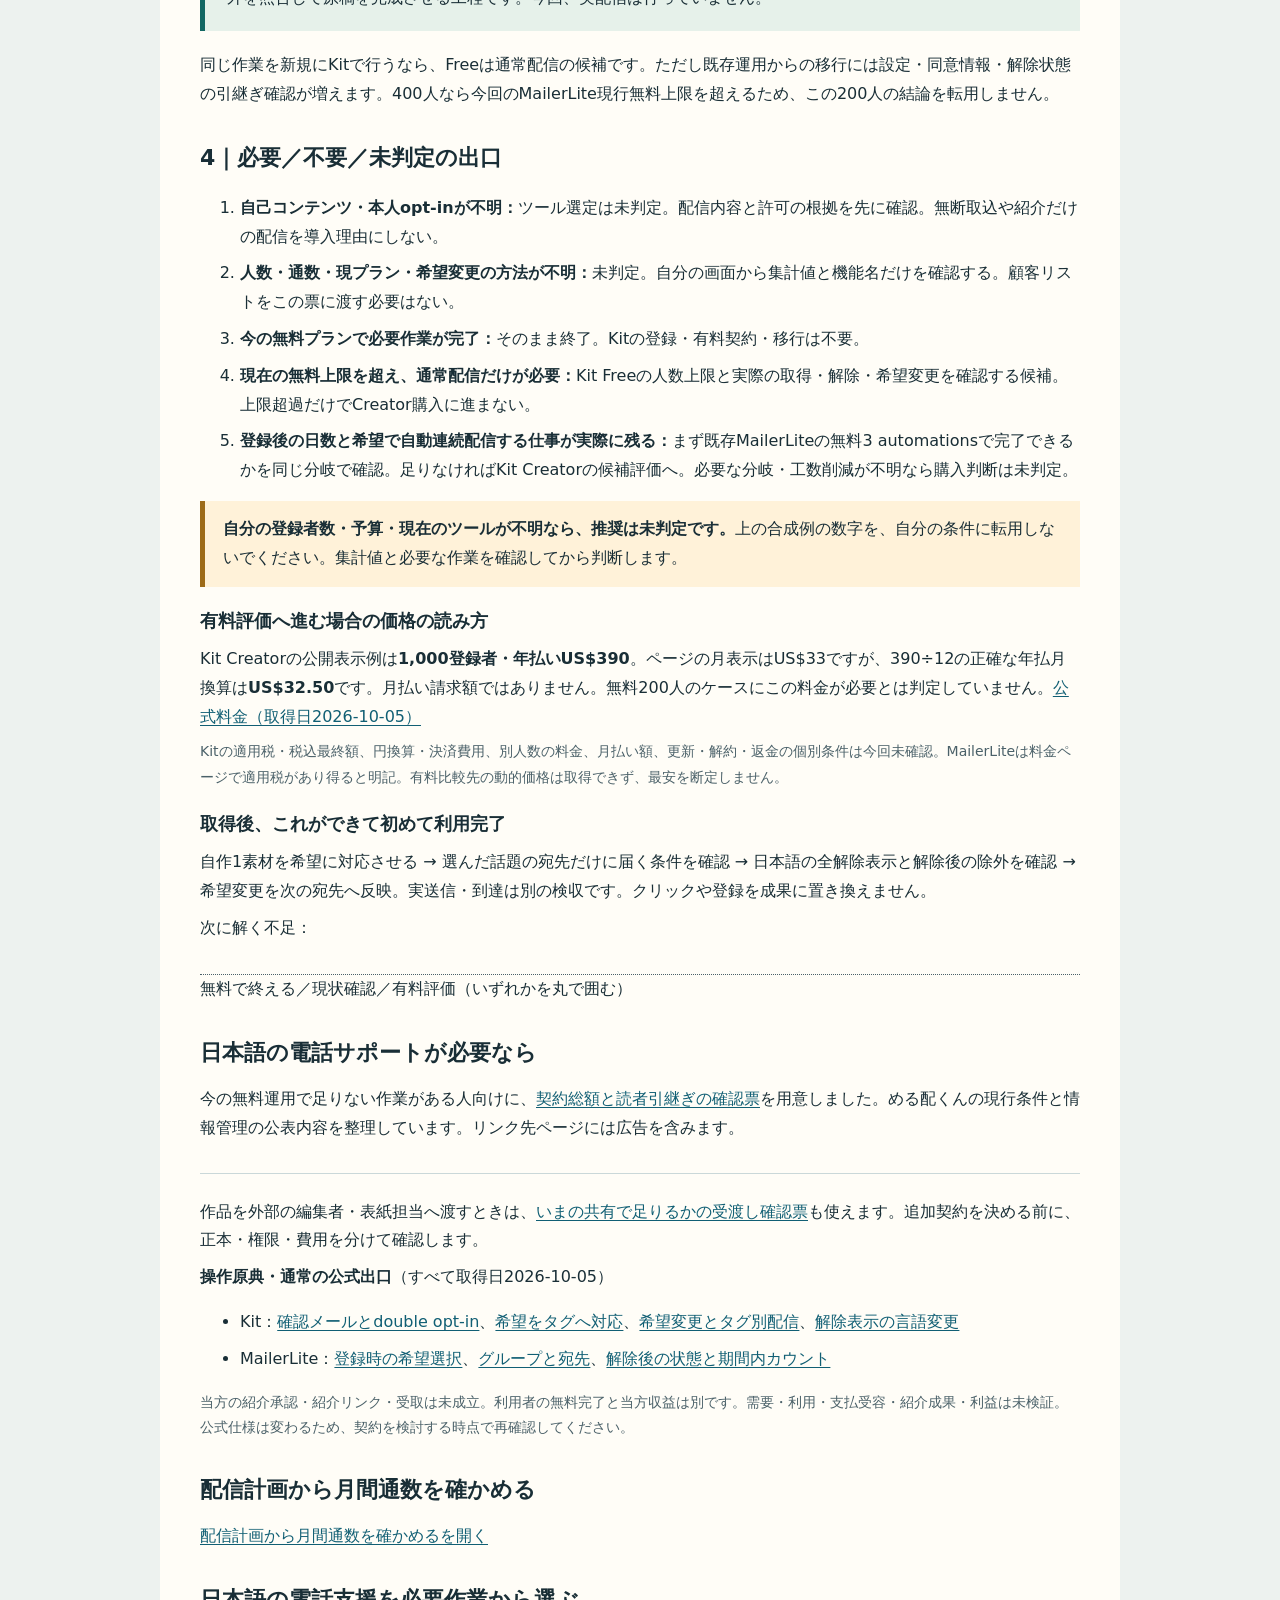
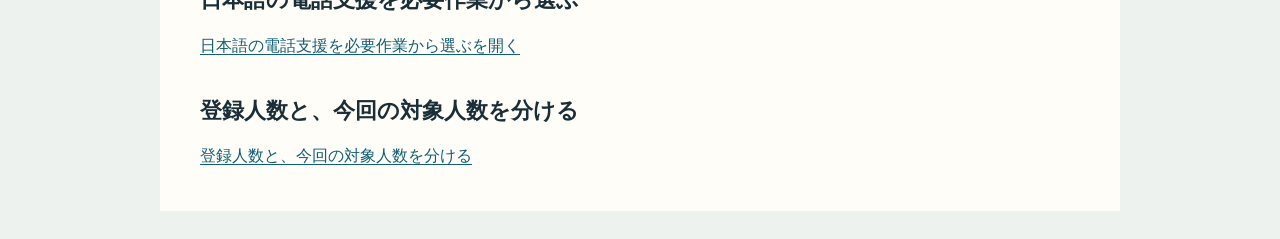
==== commit 58e340a5: "Complete buyer trials and language routes for first-profit experiments" ====
--- a/index.html
+++ b/index.html
@@ -90,4 +90,4 @@
 </ul>
 <p class="small">当方の紹介承認・紹介リンク・受取は未成立。利用者の無料完了と当方収益は別です。需要・利用・支払受容・紹介成果・利益は未検証。公式仕様は変わるため、契約を検討する時点で再確認してください。</p>
 </footer>
-<section data-profit-route="配信計画から月間通数を確かめる"><h2>配信計画から月間通数を確かめる</h2><p><a href="send-plan/">配信計画から月間通数を確かめるを開く</a></p></section><section data-profit-route="日本語の電話支援を必要作業から選ぶ"><h2>日本語の電話支援を必要作業から選ぶ</h2><p><a href="phone-support-brief/">日本語の電話支援を必要作業から選ぶを開く</a></p></section></main><script src="fit.js?v=20261005-1" defer></script></body></html>
+<section data-profit-route="配信計画から月間通数を確かめる"><h2>配信計画から月間通数を確かめる</h2><p><a href="send-plan/">配信計画から月間通数を確かめるを開く</a></p></section><section data-profit-route="日本語の電話支援を必要作業から選ぶ"><h2>日本語の電話支援を必要作業から選ぶ</h2><p><a href="phone-support-brief/">日本語の電話支援を必要作業から選ぶを開く</a></p></section><section><h2>登録人数と、今回の対象人数を分ける</h2><a href="audience-readiness/">登録人数と、今回の対象人数を分ける</a></section></main><script src="fit.js?v=20261005-1" defer></script></body></html>
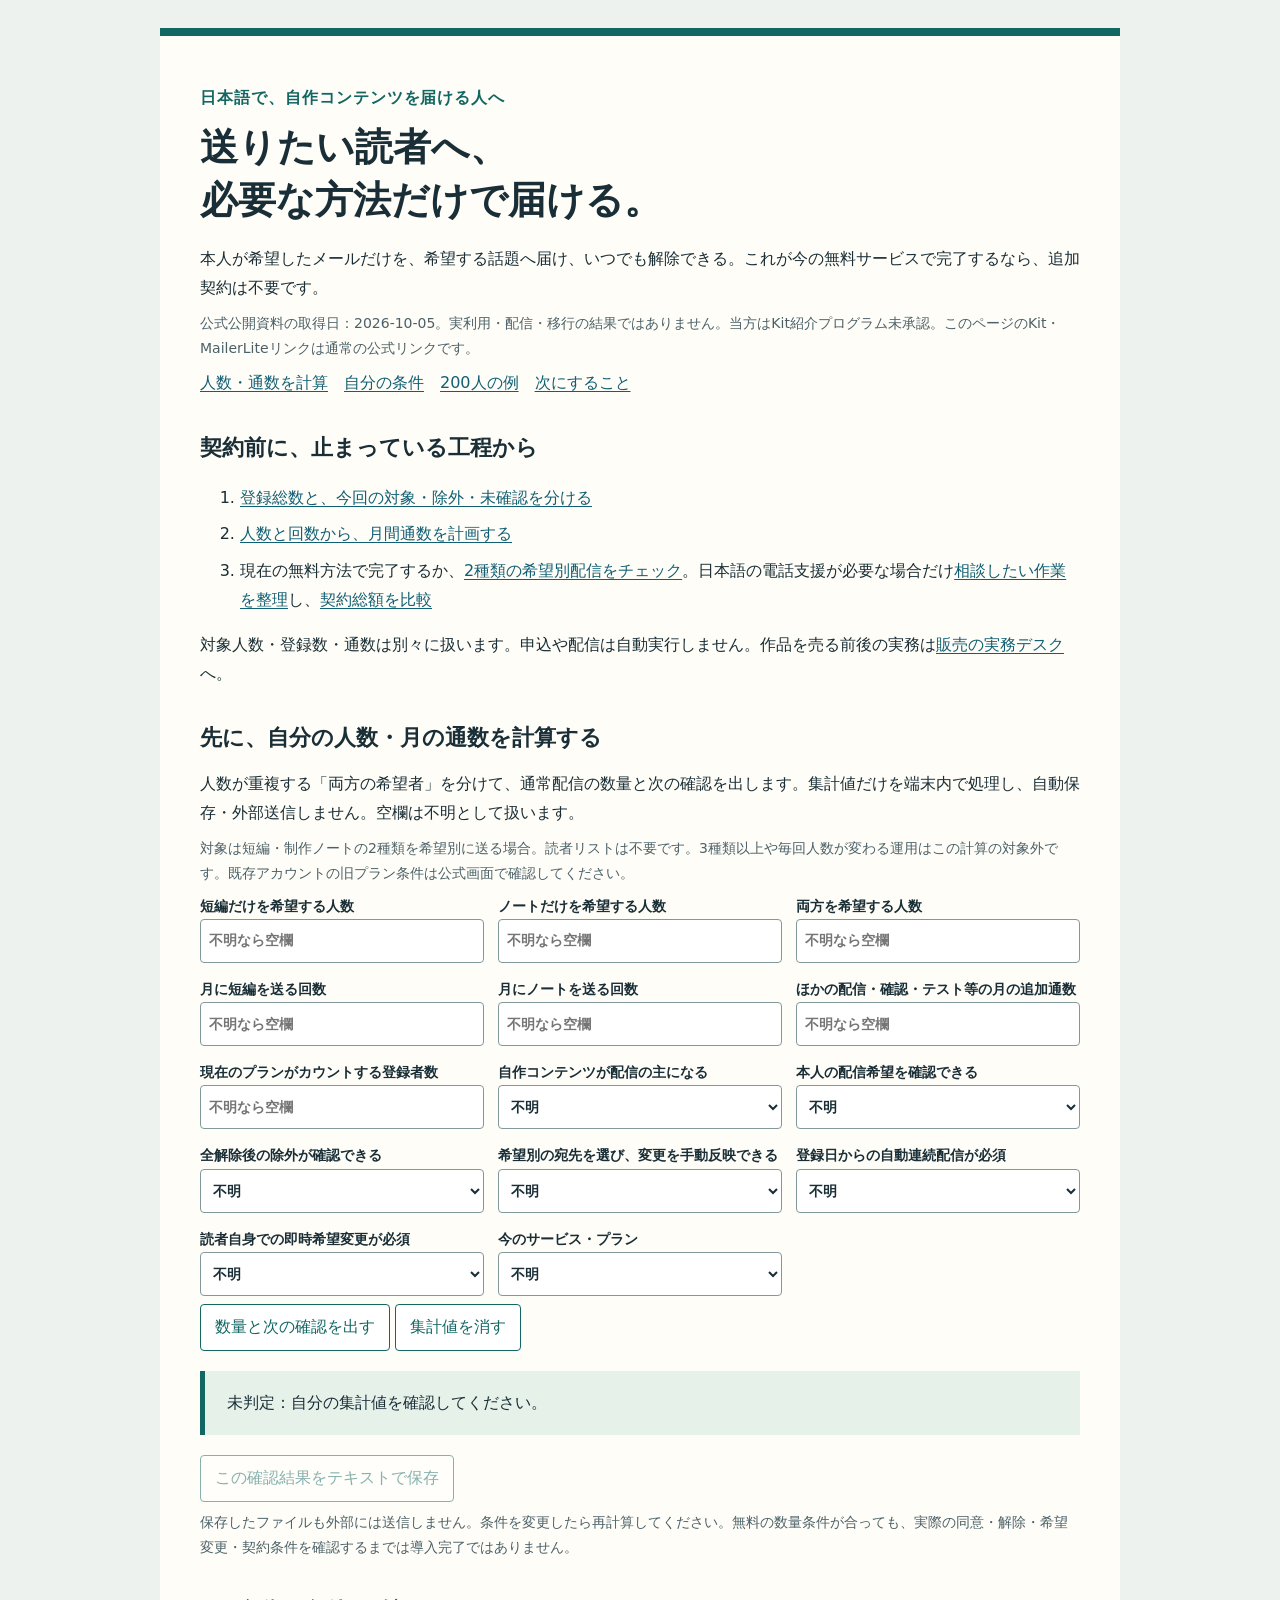
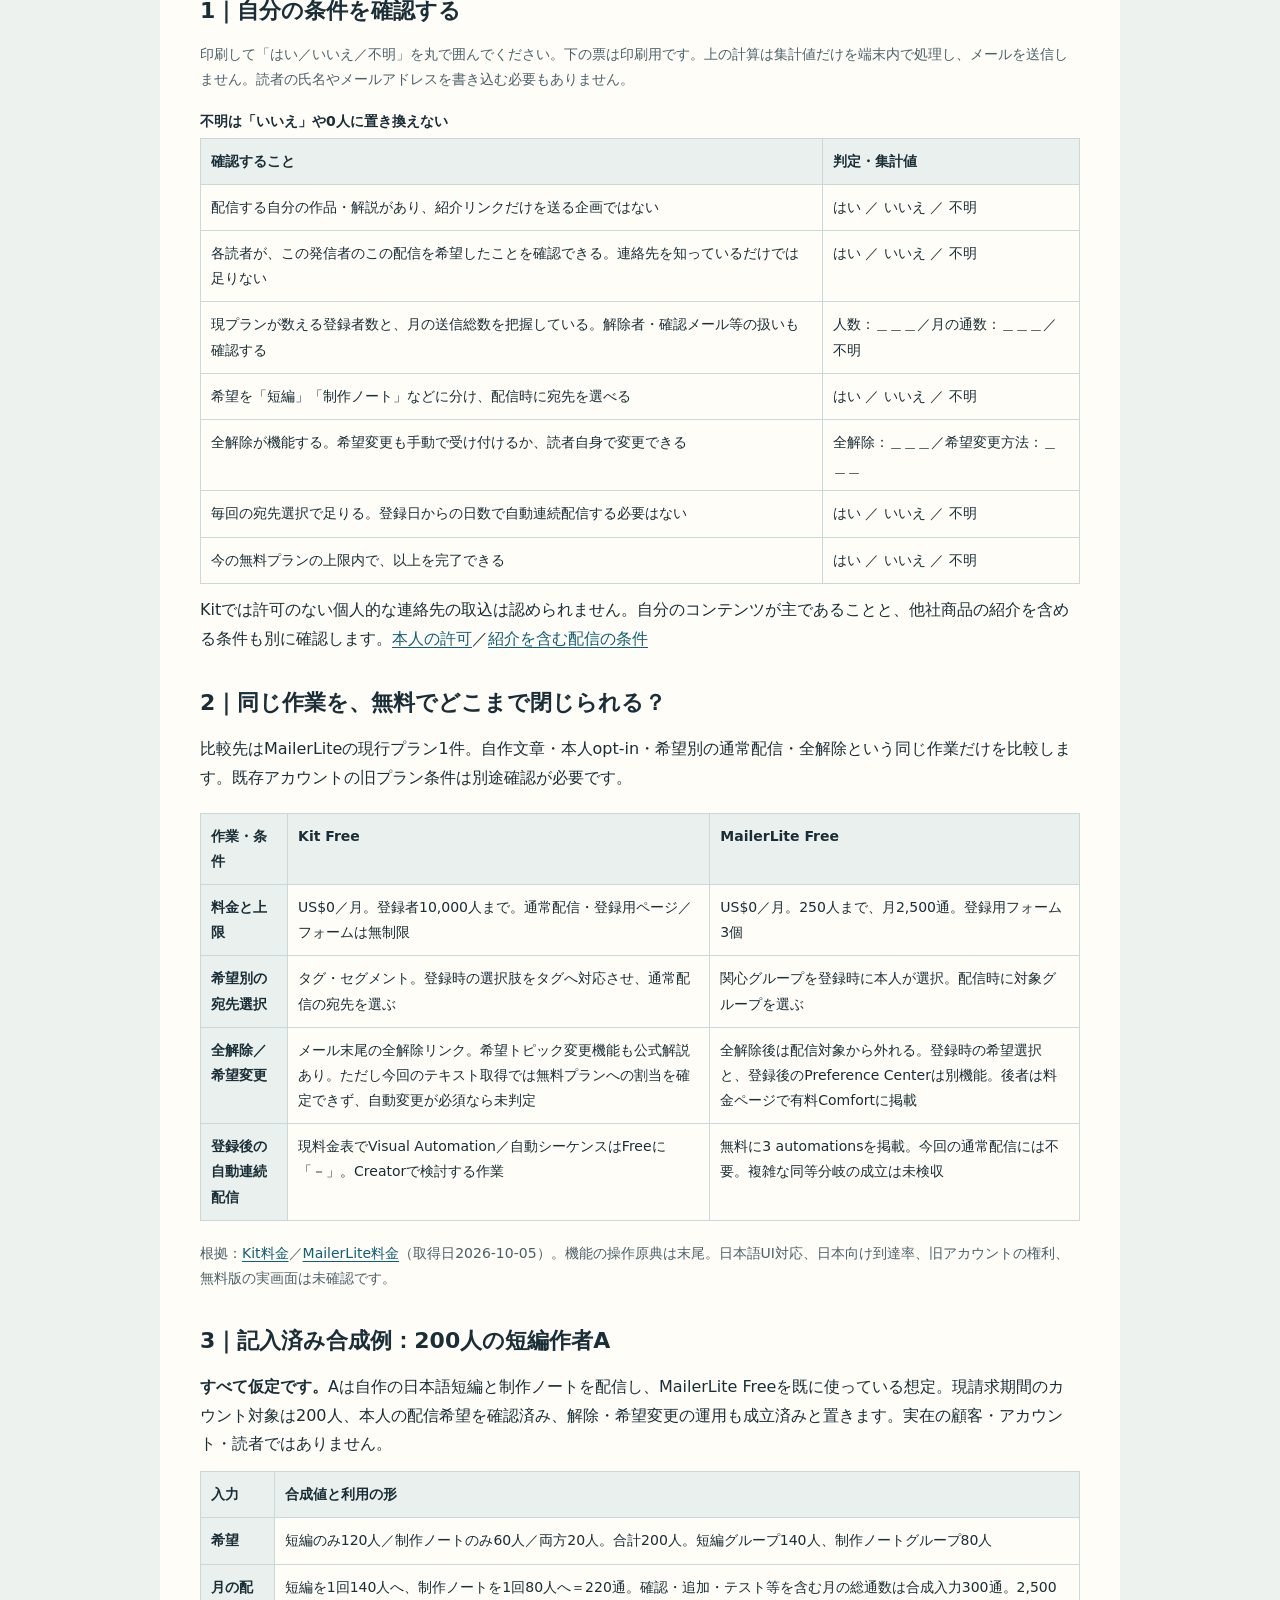
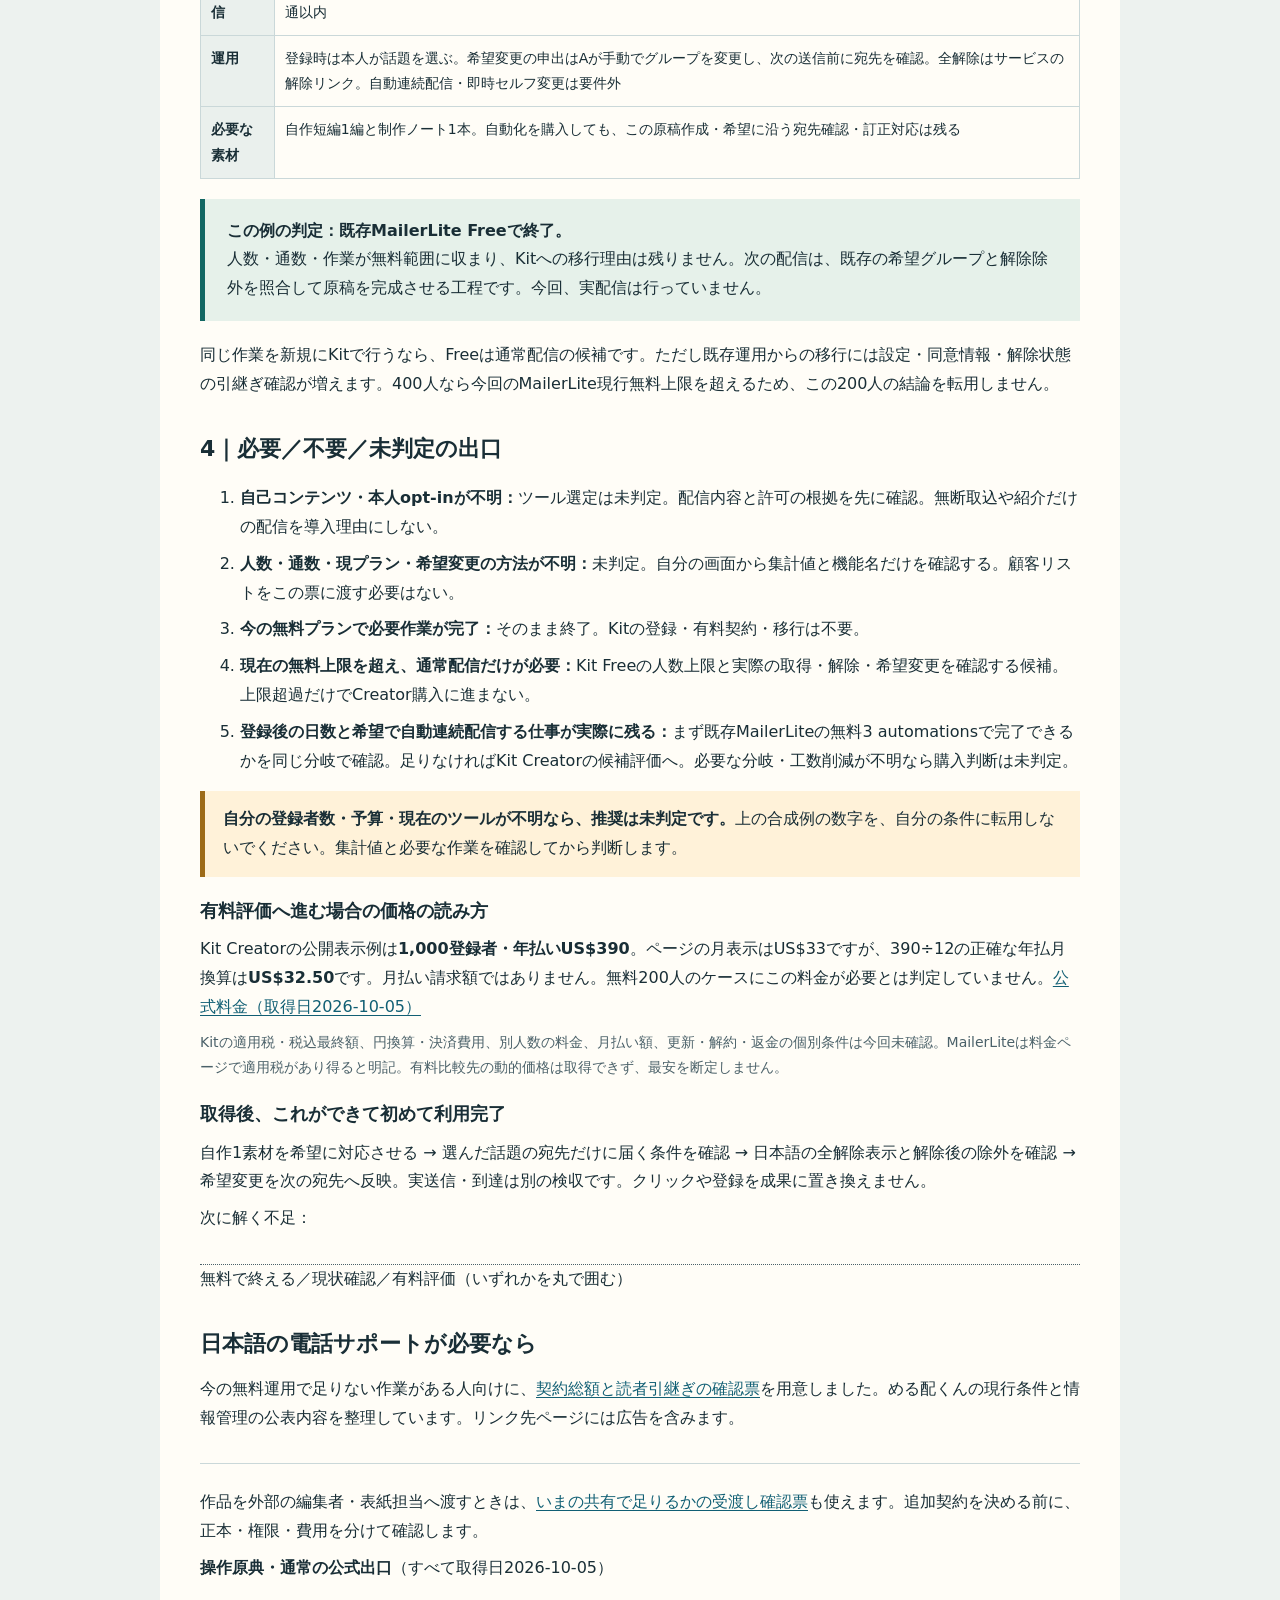
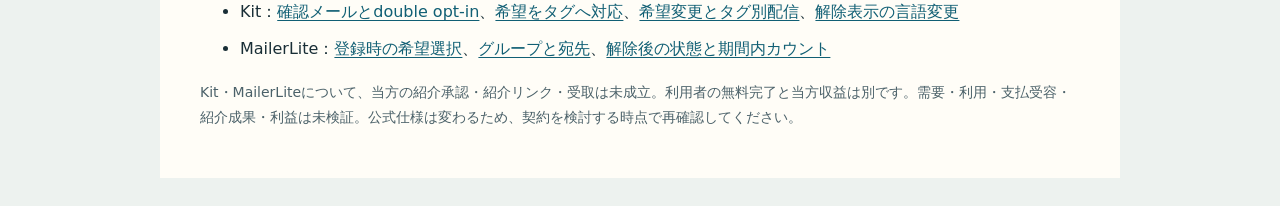
==== commit a8b4c2ab: "Organize existing services by buyer journey and preserve free completion" ====
--- a/index.html
+++ b/index.html
@@ -17,12 +17,12 @@
 <body><main>
 <header>
 <p class="eyebrow">日本語で、自作コンテンツを届ける人へ</p>
-<h1>Kitを使う前に、<br>配信の未完了作業を確かめる。</h1>
+<h1>送りたい読者へ、<br>必要な方法だけで届ける。</h1>
 <p>本人が希望したメールだけを、希望する話題へ届け、いつでも解除できる。これが今の無料サービスで完了するなら、追加契約は不要です。</p>
 <p class="small">公式公開資料の取得日：2026-10-05。実利用・配信・移行の結果ではありません。当方はKit紹介プログラム未承認。このページのKit・MailerLiteリンクは通常の公式リンクです。</p>
 <nav aria-label="読む順番" style="display:flex;gap:1rem;flex-wrap:wrap"><a href="#calculator">人数・通数を計算</a><a href="#check">自分の条件</a><a href="#case">200人の例</a><a href="#route">次にすること</a></nav></header>
 
-<section aria-labelledby="calculator"><h2 id="calculator">先に、自分の人数・月の通数を計算する</h2><p>人数が重複する「両方の希望者」を分けて、通常配信の数量と次の確認を出します。集計値だけを端末内で処理し、自動保存・外部送信しません。空欄は不明として扱います。</p><p class="small">対象は短編・制作ノートの2種類を希望別に送る場合。読者リストは不要です。3種類以上や毎回人数が変わる運用はこの計算の対象外です。既存アカウントの旧プラン条件は公式画面で確認してください。</p><form id="fit-form" novalidate><div class="fit-grid"><label>短編だけを希望する人数<input name="shortOnly" type="number" min="0" max="100000000" step="1" inputmode="numeric" placeholder="不明なら空欄"></label><label>ノートだけを希望する人数<input name="notesOnly" type="number" min="0" max="100000000" step="1" inputmode="numeric" placeholder="不明なら空欄"></label><label>両方を希望する人数<input name="both" type="number" min="0" max="100000000" step="1" inputmode="numeric" placeholder="不明なら空欄"></label><label>月に短編を送る回数<input name="shortRuns" type="number" min="0" max="100000000" step="1" inputmode="numeric" placeholder="不明なら空欄"></label><label>月にノートを送る回数<input name="notesRuns" type="number" min="0" max="100000000" step="1" inputmode="numeric" placeholder="不明なら空欄"></label><label>ほかの配信・確認・テスト等の月の追加通数<input name="extra" type="number" min="0" max="100000000" step="1" inputmode="numeric" placeholder="不明なら空欄"></label><label>現在のプランがカウントする登録者数<input name="counted" type="number" min="0" max="100000000" step="1" inputmode="numeric" placeholder="不明なら空欄"></label><label>自作コンテンツが配信の主になる<select name="content"><option value="unknown">不明</option><option value="yes">はい</option><option value="no">いいえ</option></select></label><label>本人の配信希望を確認できる<select name="permission"><option value="unknown">不明</option><option value="yes">はい</option><option value="no">いいえ</option></select></label><label>全解除後の除外が確認できる<select name="unsubscribe"><option value="unknown">不明</option><option value="yes">はい</option><option value="no">いいえ</option></select></label><label>希望別の宛先を選び、変更を手動反映できる<select name="groups"><option value="unknown">不明</option><option value="yes">はい</option><option value="no">いいえ</option></select></label><label>登録日からの自動連続配信が必須<select name="automation"><option value="unknown">不明</option><option value="no">いいえ</option><option value="yes">はい</option></select></label><label>読者自身での即時希望変更が必須<select name="selfChange"><option value="unknown">不明</option><option value="no">いいえ</option><option value="yes">はい</option></select></label><label>今のサービス・プラン<select name="current"><option value="unknown">不明</option><option value="mailerlite">現行MailerLite Free</option><option value="kit">Kit Free</option><option value="other">ほか／未導入</option></select></label></div><p><button type="submit">数量と次の確認を出す</button> <button type="reset">集計値を消す</button></p></form><p id="fit-output" class="decision" role="status" aria-live="polite">未判定：自分の集計値を確認してください。</p><button id="fit-save" type="button" disabled>この確認結果をテキストで保存</button><p class="small">保存したファイルも外部には送信しません。条件を変更したら再計算してください。無料の数量条件が合っても、実際の同意・解除・希望変更・契約条件を確認するまでは導入完了ではありません。</p><noscript><p>計算にはJavaScriptが必要です。下の印刷用チェックシートはそのまま使えます。</p></noscript></section>
+<section aria-label="配信を準備する順番"><h2>契約前に、止まっている工程から</h2><ol><li><a href="audience-readiness/">登録総数と、今回の対象・除外・未確認を分ける</a></li><li><a href="send-plan/">人数と回数から、月間通数を計画する</a></li><li>現在の無料方法で完了するか、<a href="#calculator">2種類の希望別配信をチェック</a>。日本語の電話支援が必要な場合だけ<a href="phone-support-brief/">相談したい作業を整理</a>し、<a href="contract-cost/">契約総額を比較</a></li></ol><p>対象人数・登録数・通数は別々に扱います。申込や配信は自動実行しません。作品を売る前後の実務は<a href="https://tomoka-uzumaki-ai.github.io/reply-review-desk-jp/seller-desk/">販売の実務デスク</a>へ。</p></section><section aria-labelledby="calculator"><h2 id="calculator">先に、自分の人数・月の通数を計算する</h2><p>人数が重複する「両方の希望者」を分けて、通常配信の数量と次の確認を出します。集計値だけを端末内で処理し、自動保存・外部送信しません。空欄は不明として扱います。</p><p class="small">対象は短編・制作ノートの2種類を希望別に送る場合。読者リストは不要です。3種類以上や毎回人数が変わる運用はこの計算の対象外です。既存アカウントの旧プラン条件は公式画面で確認してください。</p><form id="fit-form" novalidate><div class="fit-grid"><label>短編だけを希望する人数<input name="shortOnly" type="number" min="0" max="100000000" step="1" inputmode="numeric" placeholder="不明なら空欄"></label><label>ノートだけを希望する人数<input name="notesOnly" type="number" min="0" max="100000000" step="1" inputmode="numeric" placeholder="不明なら空欄"></label><label>両方を希望する人数<input name="both" type="number" min="0" max="100000000" step="1" inputmode="numeric" placeholder="不明なら空欄"></label><label>月に短編を送る回数<input name="shortRuns" type="number" min="0" max="100000000" step="1" inputmode="numeric" placeholder="不明なら空欄"></label><label>月にノートを送る回数<input name="notesRuns" type="number" min="0" max="100000000" step="1" inputmode="numeric" placeholder="不明なら空欄"></label><label>ほかの配信・確認・テスト等の月の追加通数<input name="extra" type="number" min="0" max="100000000" step="1" inputmode="numeric" placeholder="不明なら空欄"></label><label>現在のプランがカウントする登録者数<input name="counted" type="number" min="0" max="100000000" step="1" inputmode="numeric" placeholder="不明なら空欄"></label><label>自作コンテンツが配信の主になる<select name="content"><option value="unknown">不明</option><option value="yes">はい</option><option value="no">いいえ</option></select></label><label>本人の配信希望を確認できる<select name="permission"><option value="unknown">不明</option><option value="yes">はい</option><option value="no">いいえ</option></select></label><label>全解除後の除外が確認できる<select name="unsubscribe"><option value="unknown">不明</option><option value="yes">はい</option><option value="no">いいえ</option></select></label><label>希望別の宛先を選び、変更を手動反映できる<select name="groups"><option value="unknown">不明</option><option value="yes">はい</option><option value="no">いいえ</option></select></label><label>登録日からの自動連続配信が必須<select name="automation"><option value="unknown">不明</option><option value="no">いいえ</option><option value="yes">はい</option></select></label><label>読者自身での即時希望変更が必須<select name="selfChange"><option value="unknown">不明</option><option value="no">いいえ</option><option value="yes">はい</option></select></label><label>今のサービス・プラン<select name="current"><option value="unknown">不明</option><option value="mailerlite">現行MailerLite Free</option><option value="kit">Kit Free</option><option value="other">ほか／未導入</option></select></label></div><p><button type="submit">数量と次の確認を出す</button> <button type="reset">集計値を消す</button></p></form><p id="fit-output" class="decision" role="status" aria-live="polite">未判定：自分の集計値を確認してください。</p><button id="fit-save" type="button" disabled>この確認結果をテキストで保存</button><p class="small">保存したファイルも外部には送信しません。条件を変更したら再計算してください。無料の数量条件が合っても、実際の同意・解除・希望変更・契約条件を確認するまでは導入完了ではありません。</p><noscript><p>計算にはJavaScriptが必要です。下の印刷用チェックシートはそのまま使えます。</p></noscript></section>
 <section aria-labelledby="check">
 <h2 id="check">1｜自分の条件を確認する</h2>
 <p class="small">印刷して「はい／いいえ／不明」を丸で囲んでください。下の票は印刷用です。上の計算は集計値だけを端末内で処理し、メールを送信しません。読者の氏名やメールアドレスを書き込む必要もありません。</p>
@@ -88,6 +88,6 @@
 <li>Kit：<a href="https://help.kit.com/en/articles/2502655-the-confirmation-email">確認メールとdouble opt-in</a>、<a href="https://help.kit.com/en/articles/3317488-adding-tag-dropdowns-checkboxes-to-kit-forms">希望をタグへ対応</a>、<a href="https://help.kit.com/en/articles/6082488-managing-subscriber-preferences-in-kit">希望変更とタグ別配信</a>、<a href="https://help.kit.com/en/articles/5378154-how-to-customize-your-unsubscribe-text">解除表示の言語変更</a></li>
 <li>MailerLite：<a href="https://www.mailerlite.com/help/how-to-use-interest-groups-inside-forms">登録時の希望選択</a>、<a href="https://www.mailerlite.com/help/how-to-create-and-use-groups">グループと宛先</a>、<a href="https://www.mailerlite.com/help/everything-about-unsubscribed-recipients">解除後の状態と期間内カウント</a></li>
 </ul>
-<p class="small">当方の紹介承認・紹介リンク・受取は未成立。利用者の無料完了と当方収益は別です。需要・利用・支払受容・紹介成果・利益は未検証。公式仕様は変わるため、契約を検討する時点で再確認してください。</p>
+<p class="small">Kit・MailerLiteについて、当方の紹介承認・紹介リンク・受取は未成立。利用者の無料完了と当方収益は別です。需要・利用・支払受容・紹介成果・利益は未検証。公式仕様は変わるため、契約を検討する時点で再確認してください。</p>
 </footer>
-<section data-profit-route="配信計画から月間通数を確かめる"><h2>配信計画から月間通数を確かめる</h2><p><a href="send-plan/">配信計画から月間通数を確かめるを開く</a></p></section><section data-profit-route="日本語の電話支援を必要作業から選ぶ"><h2>日本語の電話支援を必要作業から選ぶ</h2><p><a href="phone-support-brief/">日本語の電話支援を必要作業から選ぶを開く</a></p></section><section><h2>登録人数と、今回の対象人数を分ける</h2><a href="audience-readiness/">登録人数と、今回の対象人数を分ける</a></section></main><script src="fit.js?v=20261005-1" defer></script></body></html>
+</main><script src="fit.js?v=20261005-1" defer></script></body></html>
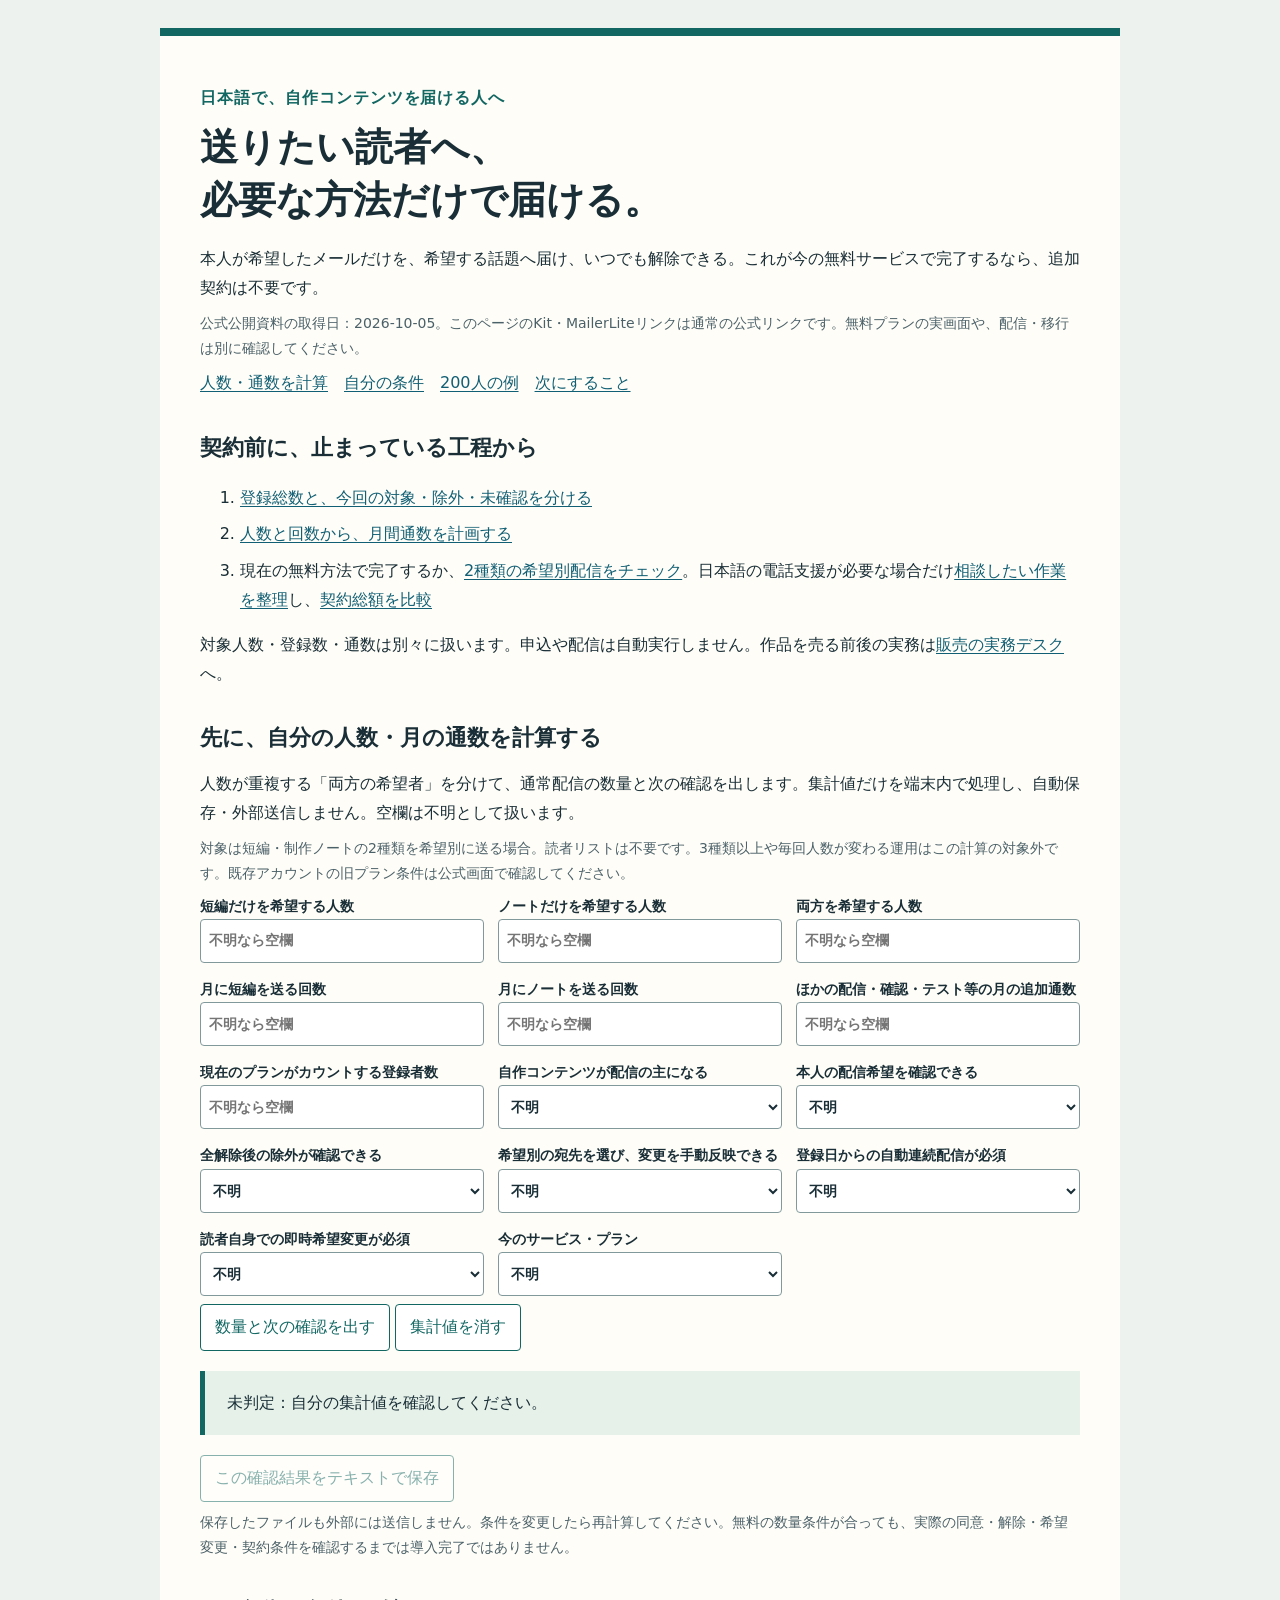
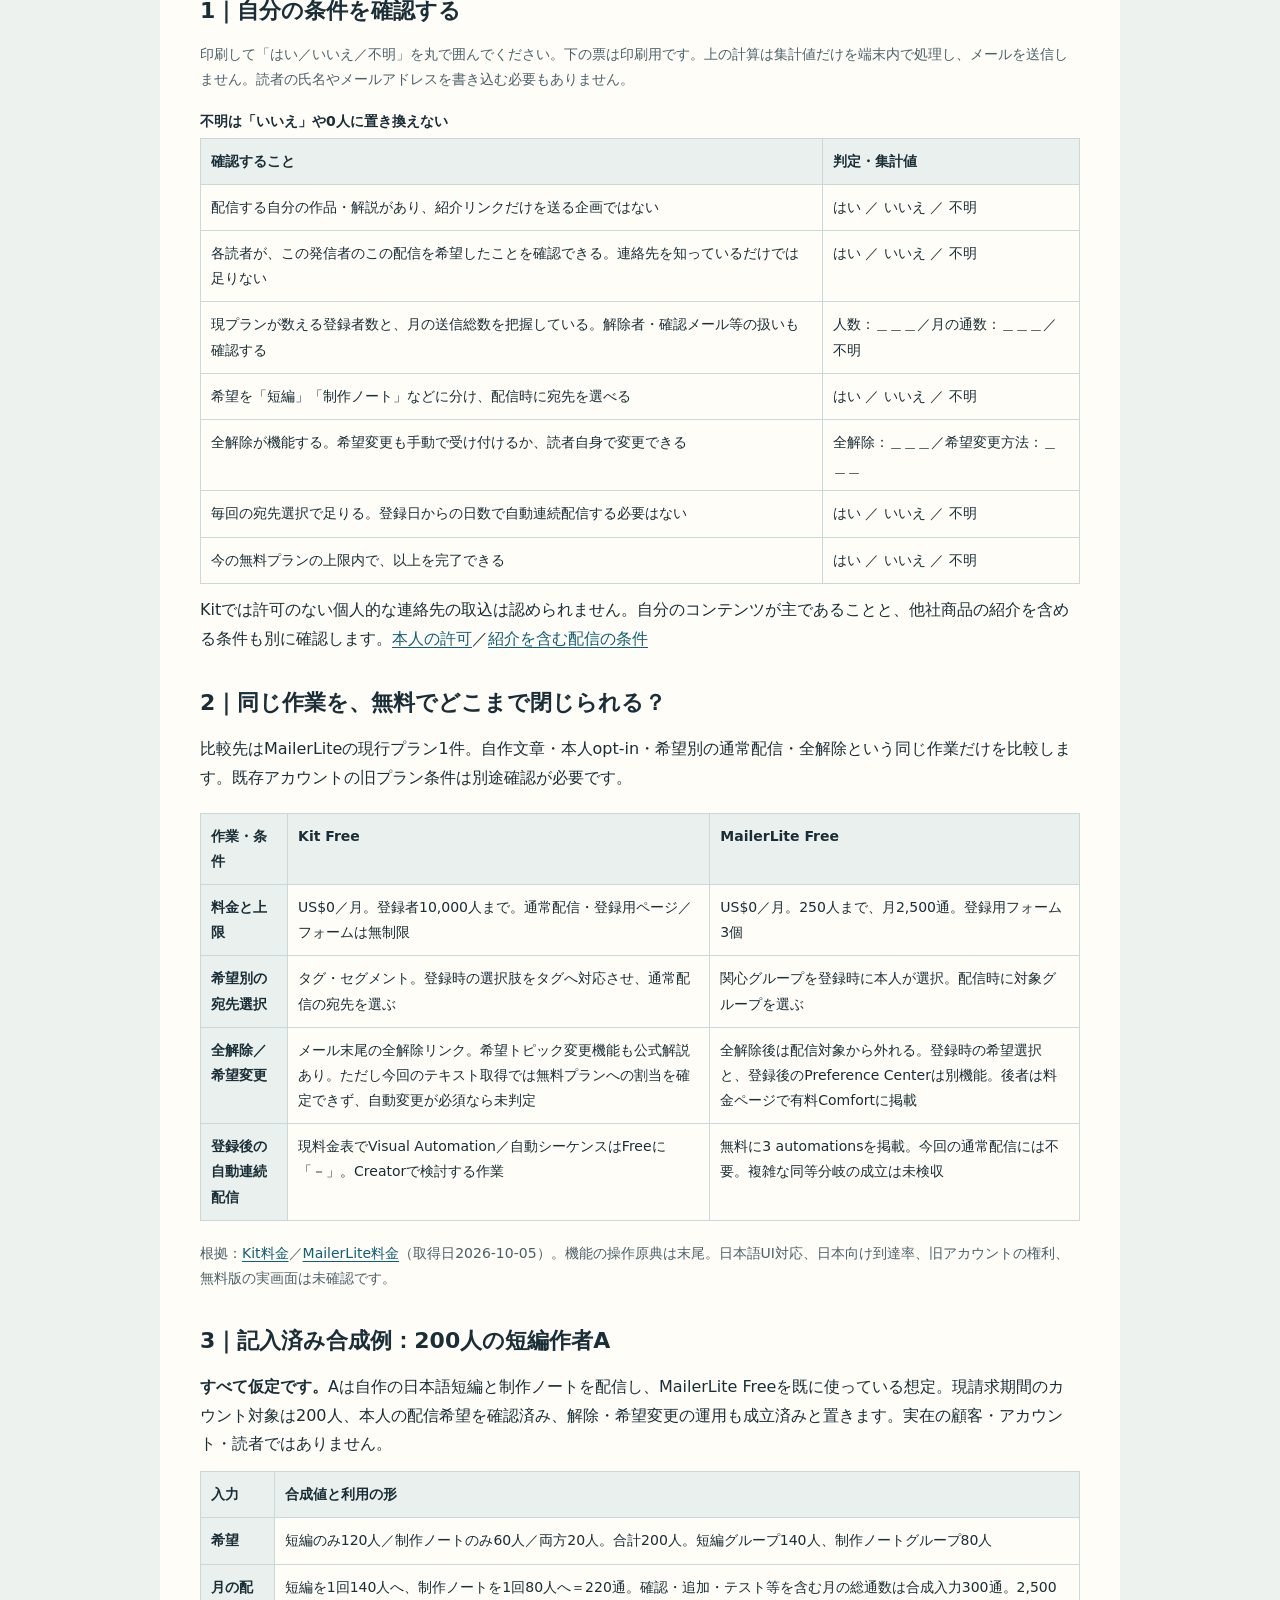
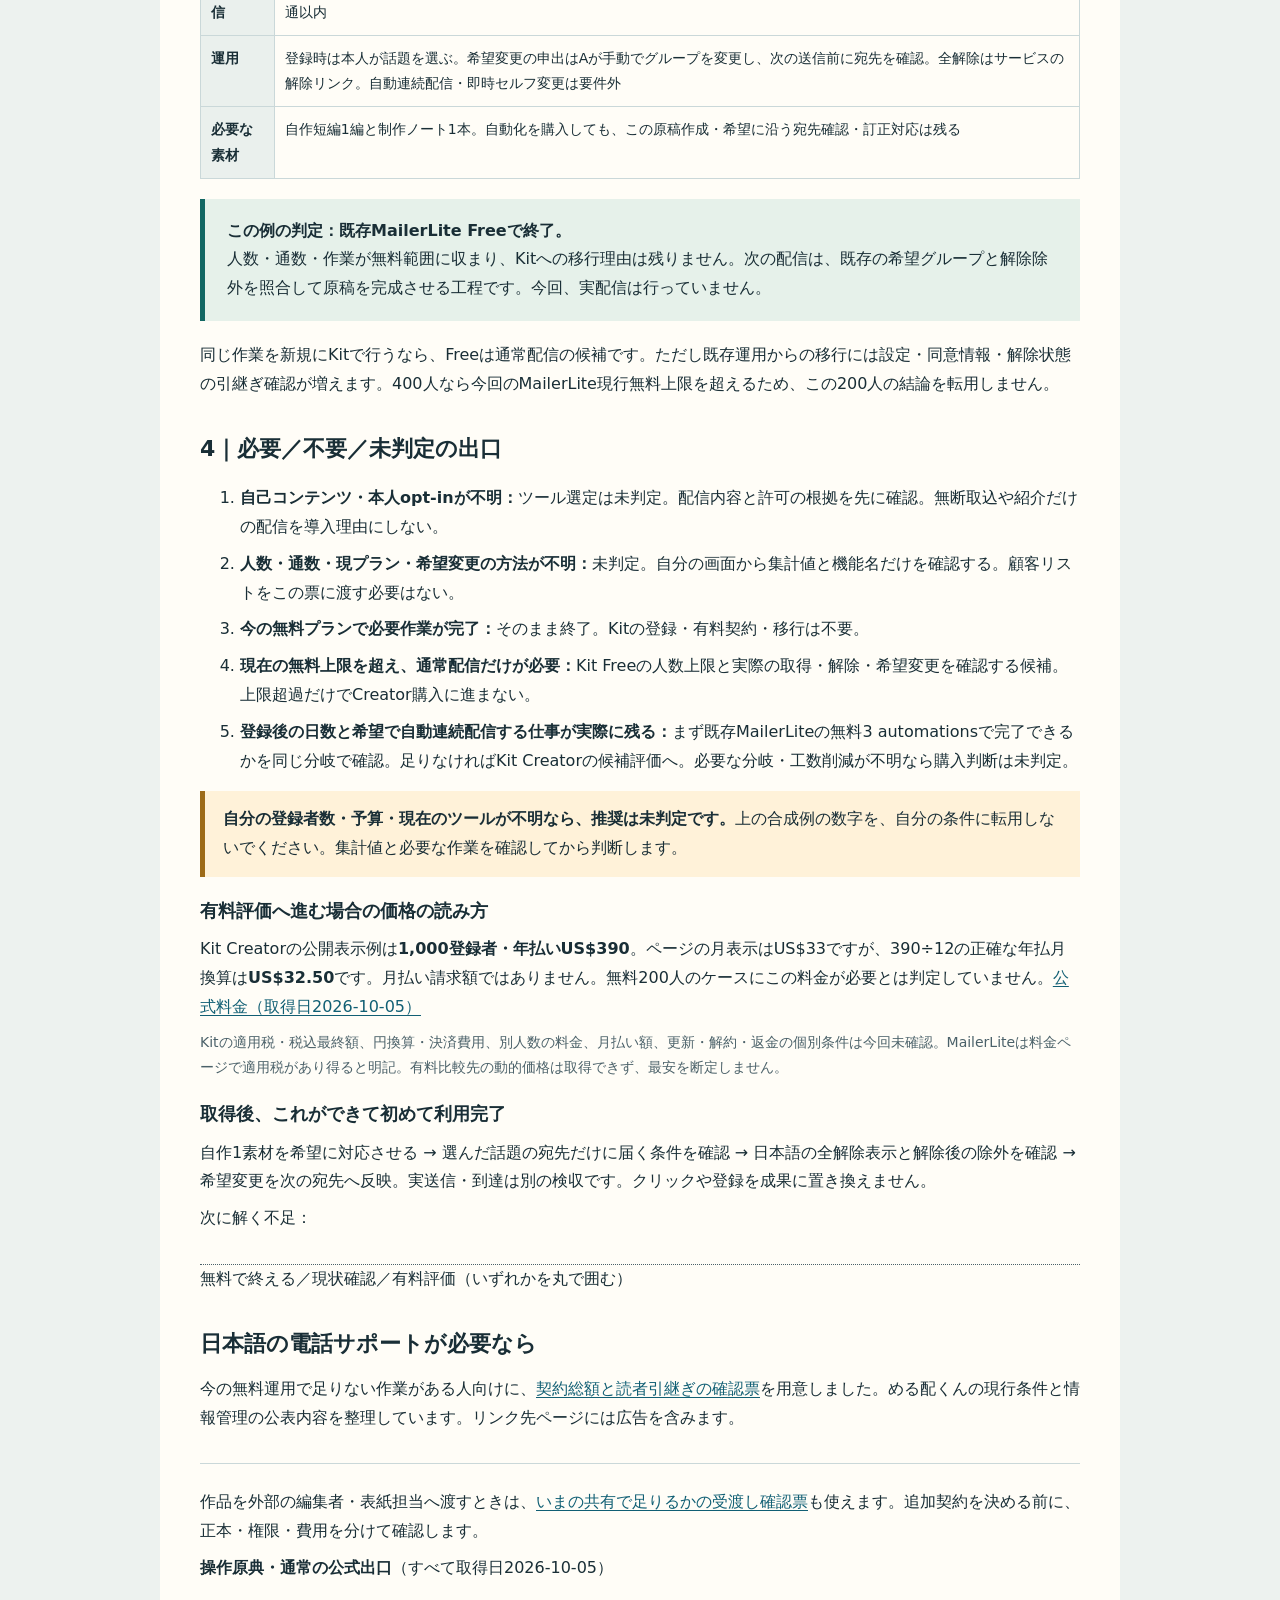
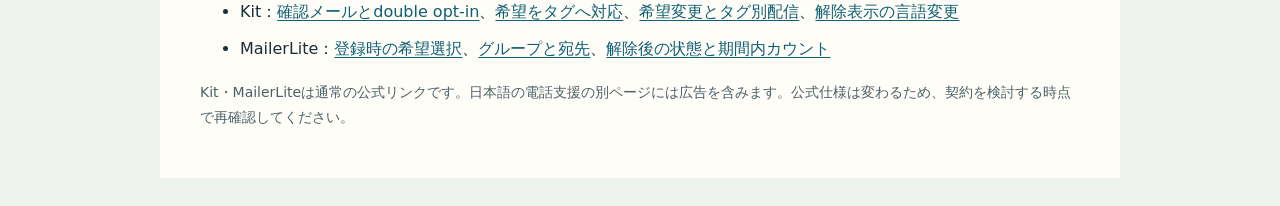
==== commit f38fc67d: "Remove seller-side process notes from buyer entry copy" ====
--- a/index.html
+++ b/index.html
@@ -19,7 +19,7 @@
 <p class="eyebrow">日本語で、自作コンテンツを届ける人へ</p>
 <h1>送りたい読者へ、<br>必要な方法だけで届ける。</h1>
 <p>本人が希望したメールだけを、希望する話題へ届け、いつでも解除できる。これが今の無料サービスで完了するなら、追加契約は不要です。</p>
-<p class="small">公式公開資料の取得日：2026-10-05。実利用・配信・移行の結果ではありません。当方はKit紹介プログラム未承認。このページのKit・MailerLiteリンクは通常の公式リンクです。</p>
+<p class="small">公式公開資料の取得日：2026-10-05。このページのKit・MailerLiteリンクは通常の公式リンクです。無料プランの実画面や、配信・移行は別に確認してください。</p>
 <nav aria-label="読む順番" style="display:flex;gap:1rem;flex-wrap:wrap"><a href="#calculator">人数・通数を計算</a><a href="#check">自分の条件</a><a href="#case">200人の例</a><a href="#route">次にすること</a></nav></header>
 
 <section aria-label="配信を準備する順番"><h2>契約前に、止まっている工程から</h2><ol><li><a href="audience-readiness/">登録総数と、今回の対象・除外・未確認を分ける</a></li><li><a href="send-plan/">人数と回数から、月間通数を計画する</a></li><li>現在の無料方法で完了するか、<a href="#calculator">2種類の希望別配信をチェック</a>。日本語の電話支援が必要な場合だけ<a href="phone-support-brief/">相談したい作業を整理</a>し、<a href="contract-cost/">契約総額を比較</a></li></ol><p>対象人数・登録数・通数は別々に扱います。申込や配信は自動実行しません。作品を売る前後の実務は<a href="https://tomoka-uzumaki-ai.github.io/reply-review-desk-jp/seller-desk/">販売の実務デスク</a>へ。</p></section><section aria-labelledby="calculator"><h2 id="calculator">先に、自分の人数・月の通数を計算する</h2><p>人数が重複する「両方の希望者」を分けて、通常配信の数量と次の確認を出します。集計値だけを端末内で処理し、自動保存・外部送信しません。空欄は不明として扱います。</p><p class="small">対象は短編・制作ノートの2種類を希望別に送る場合。読者リストは不要です。3種類以上や毎回人数が変わる運用はこの計算の対象外です。既存アカウントの旧プラン条件は公式画面で確認してください。</p><form id="fit-form" novalidate><div class="fit-grid"><label>短編だけを希望する人数<input name="shortOnly" type="number" min="0" max="100000000" step="1" inputmode="numeric" placeholder="不明なら空欄"></label><label>ノートだけを希望する人数<input name="notesOnly" type="number" min="0" max="100000000" step="1" inputmode="numeric" placeholder="不明なら空欄"></label><label>両方を希望する人数<input name="both" type="number" min="0" max="100000000" step="1" inputmode="numeric" placeholder="不明なら空欄"></label><label>月に短編を送る回数<input name="shortRuns" type="number" min="0" max="100000000" step="1" inputmode="numeric" placeholder="不明なら空欄"></label><label>月にノートを送る回数<input name="notesRuns" type="number" min="0" max="100000000" step="1" inputmode="numeric" placeholder="不明なら空欄"></label><label>ほかの配信・確認・テスト等の月の追加通数<input name="extra" type="number" min="0" max="100000000" step="1" inputmode="numeric" placeholder="不明なら空欄"></label><label>現在のプランがカウントする登録者数<input name="counted" type="number" min="0" max="100000000" step="1" inputmode="numeric" placeholder="不明なら空欄"></label><label>自作コンテンツが配信の主になる<select name="content"><option value="unknown">不明</option><option value="yes">はい</option><option value="no">いいえ</option></select></label><label>本人の配信希望を確認できる<select name="permission"><option value="unknown">不明</option><option value="yes">はい</option><option value="no">いいえ</option></select></label><label>全解除後の除外が確認できる<select name="unsubscribe"><option value="unknown">不明</option><option value="yes">はい</option><option value="no">いいえ</option></select></label><label>希望別の宛先を選び、変更を手動反映できる<select name="groups"><option value="unknown">不明</option><option value="yes">はい</option><option value="no">いいえ</option></select></label><label>登録日からの自動連続配信が必須<select name="automation"><option value="unknown">不明</option><option value="no">いいえ</option><option value="yes">はい</option></select></label><label>読者自身での即時希望変更が必須<select name="selfChange"><option value="unknown">不明</option><option value="no">いいえ</option><option value="yes">はい</option></select></label><label>今のサービス・プラン<select name="current"><option value="unknown">不明</option><option value="mailerlite">現行MailerLite Free</option><option value="kit">Kit Free</option><option value="other">ほか／未導入</option></select></label></div><p><button type="submit">数量と次の確認を出す</button> <button type="reset">集計値を消す</button></p></form><p id="fit-output" class="decision" role="status" aria-live="polite">未判定：自分の集計値を確認してください。</p><button id="fit-save" type="button" disabled>この確認結果をテキストで保存</button><p class="small">保存したファイルも外部には送信しません。条件を変更したら再計算してください。無料の数量条件が合っても、実際の同意・解除・希望変更・契約条件を確認するまでは導入完了ではありません。</p><noscript><p>計算にはJavaScriptが必要です。下の印刷用チェックシートはそのまま使えます。</p></noscript></section>
@@ -88,6 +88,6 @@
 <li>Kit：<a href="https://help.kit.com/en/articles/2502655-the-confirmation-email">確認メールとdouble opt-in</a>、<a href="https://help.kit.com/en/articles/3317488-adding-tag-dropdowns-checkboxes-to-kit-forms">希望をタグへ対応</a>、<a href="https://help.kit.com/en/articles/6082488-managing-subscriber-preferences-in-kit">希望変更とタグ別配信</a>、<a href="https://help.kit.com/en/articles/5378154-how-to-customize-your-unsubscribe-text">解除表示の言語変更</a></li>
 <li>MailerLite：<a href="https://www.mailerlite.com/help/how-to-use-interest-groups-inside-forms">登録時の希望選択</a>、<a href="https://www.mailerlite.com/help/how-to-create-and-use-groups">グループと宛先</a>、<a href="https://www.mailerlite.com/help/everything-about-unsubscribed-recipients">解除後の状態と期間内カウント</a></li>
 </ul>
-<p class="small">Kit・MailerLiteについて、当方の紹介承認・紹介リンク・受取は未成立。利用者の無料完了と当方収益は別です。需要・利用・支払受容・紹介成果・利益は未検証。公式仕様は変わるため、契約を検討する時点で再確認してください。</p>
+<p class="small">Kit・MailerLiteは通常の公式リンクです。日本語の電話支援の別ページには広告を含みます。公式仕様は変わるため、契約を検討する時点で再確認してください。</p>
 </footer>
 </main><script src="fit.js?v=20261005-1" defer></script></body></html>
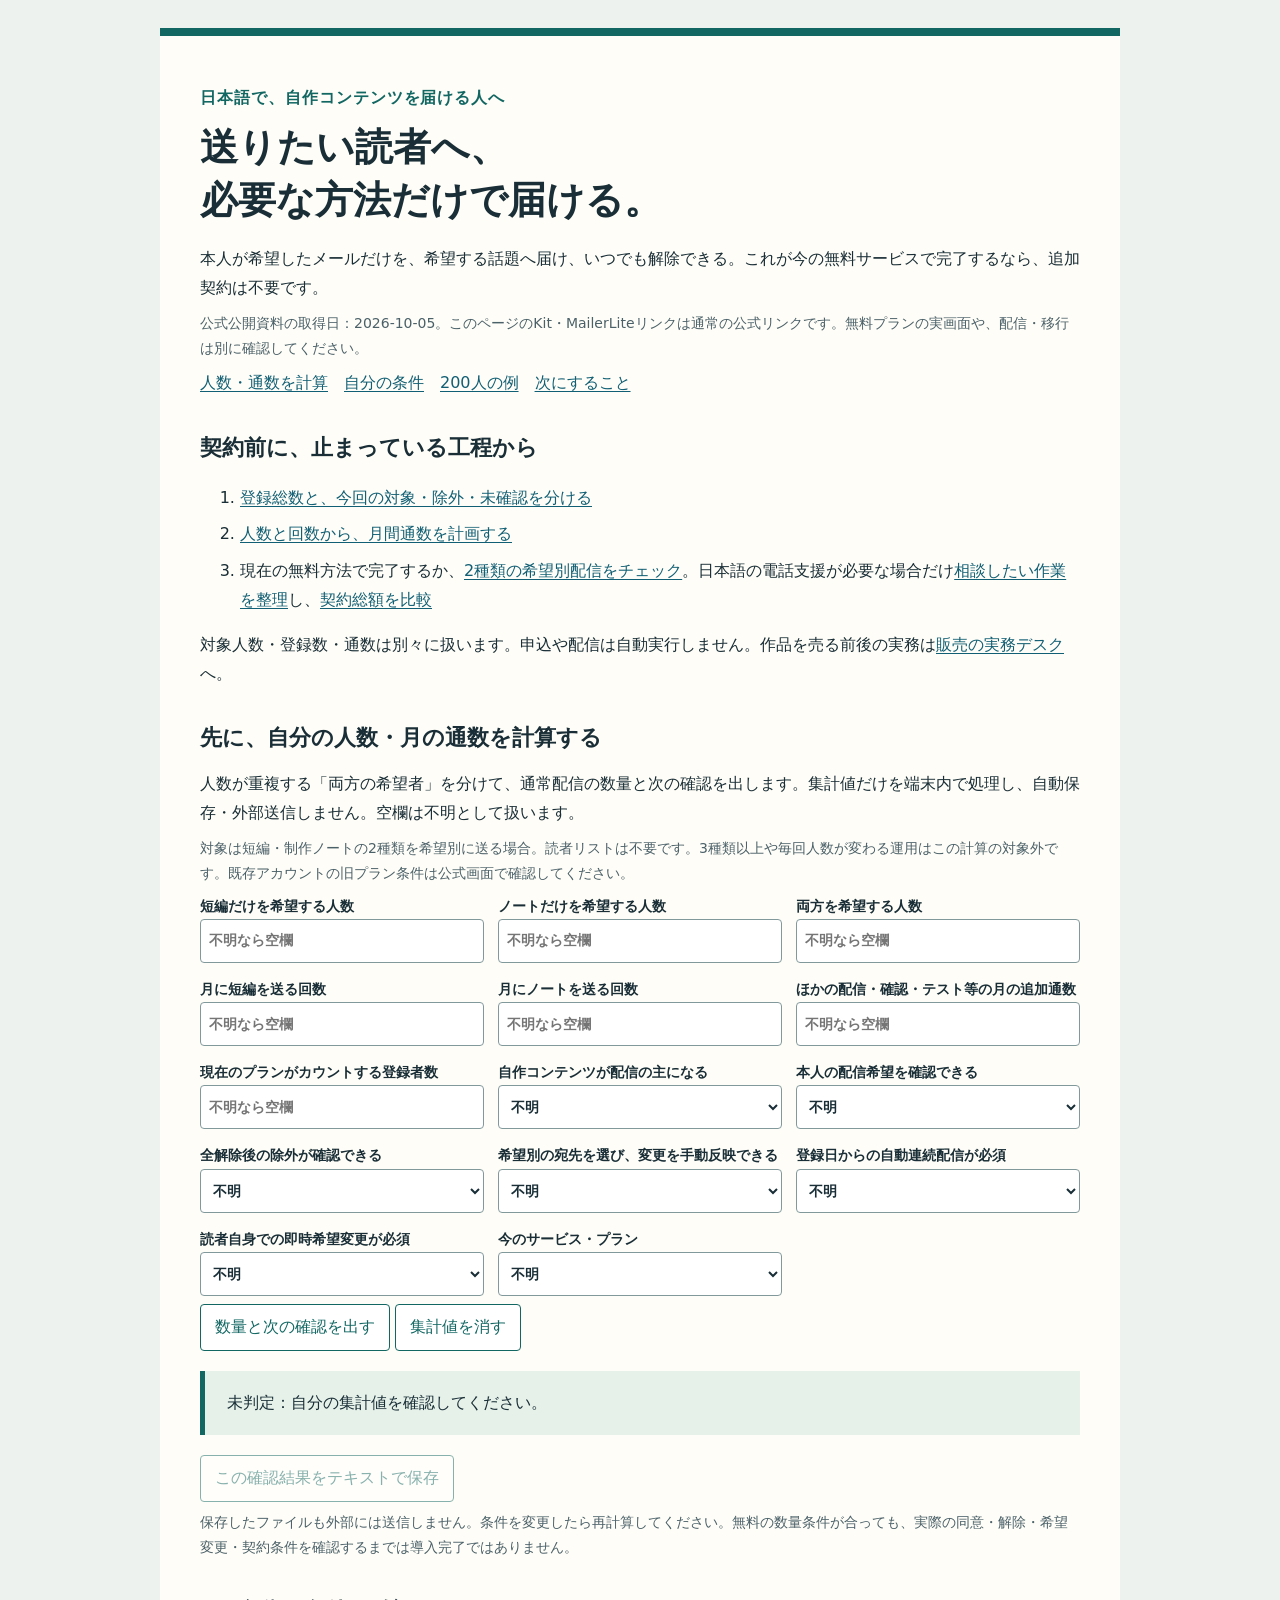
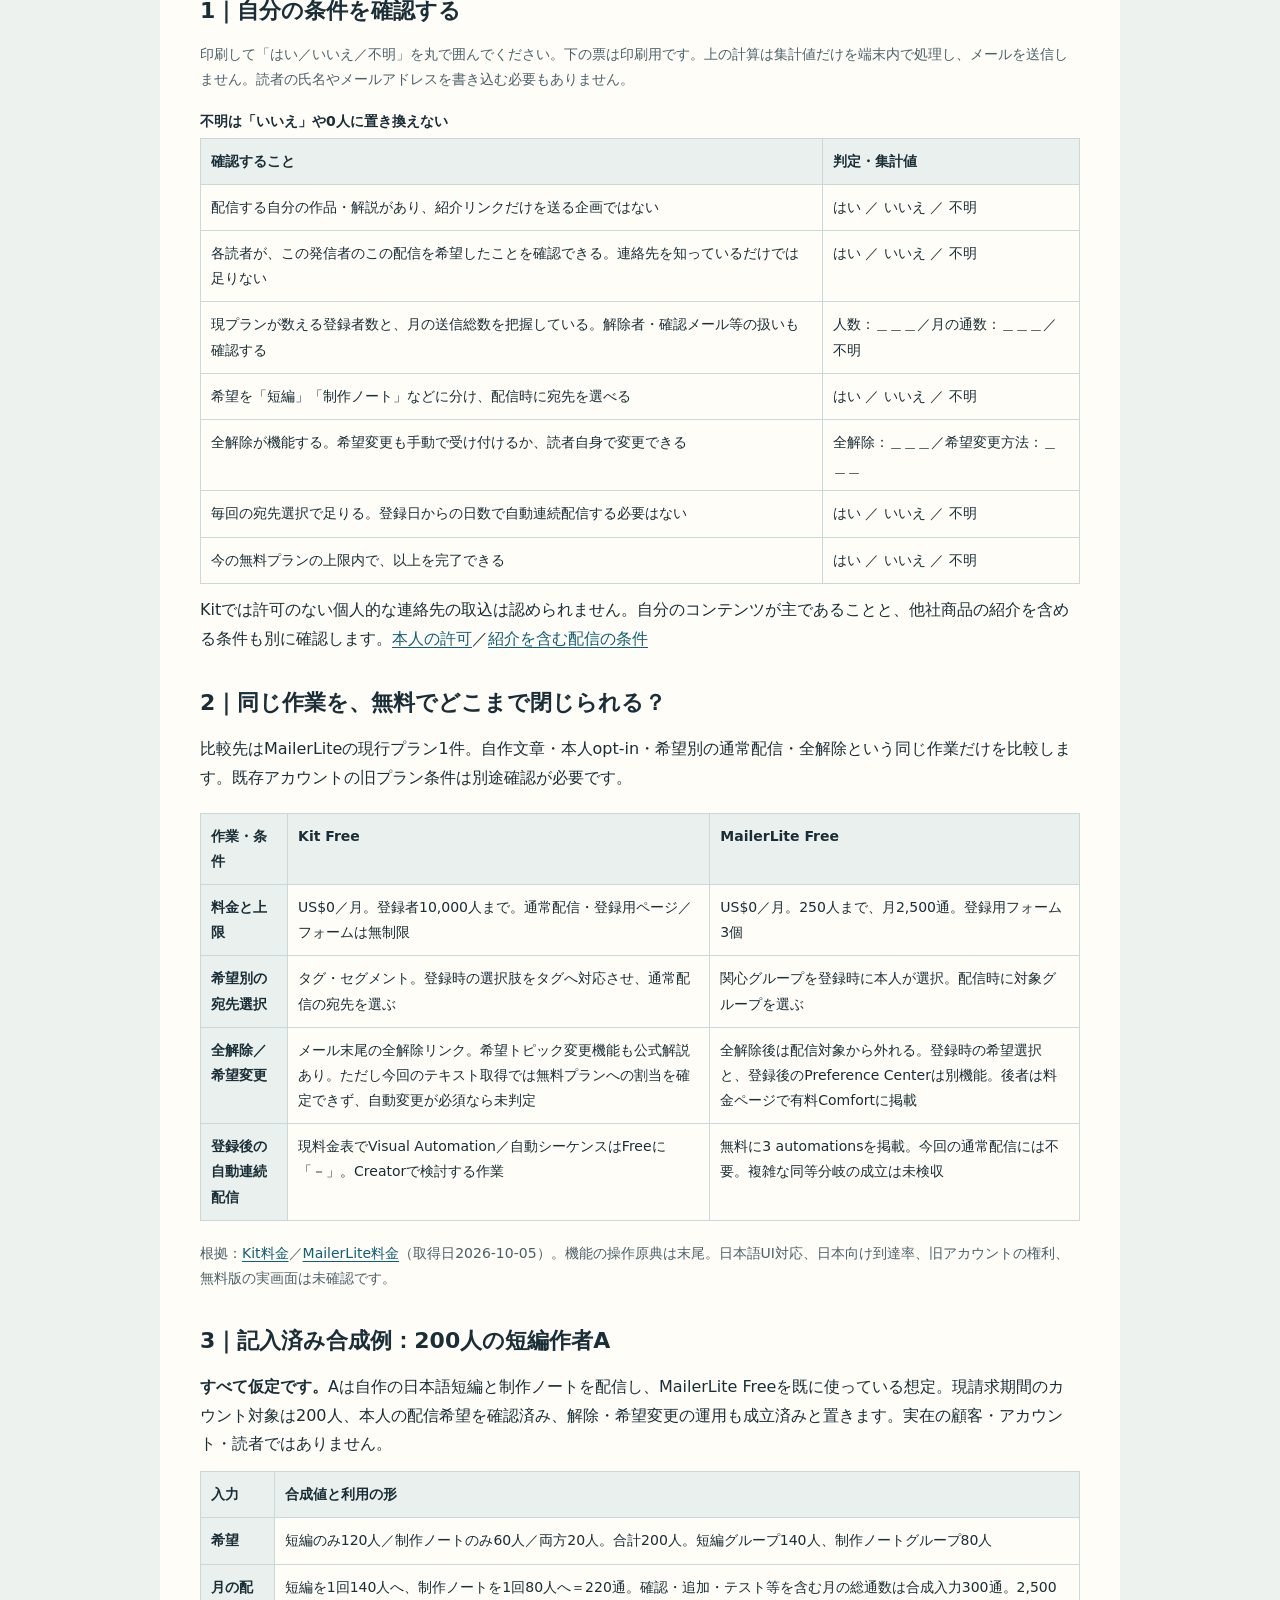
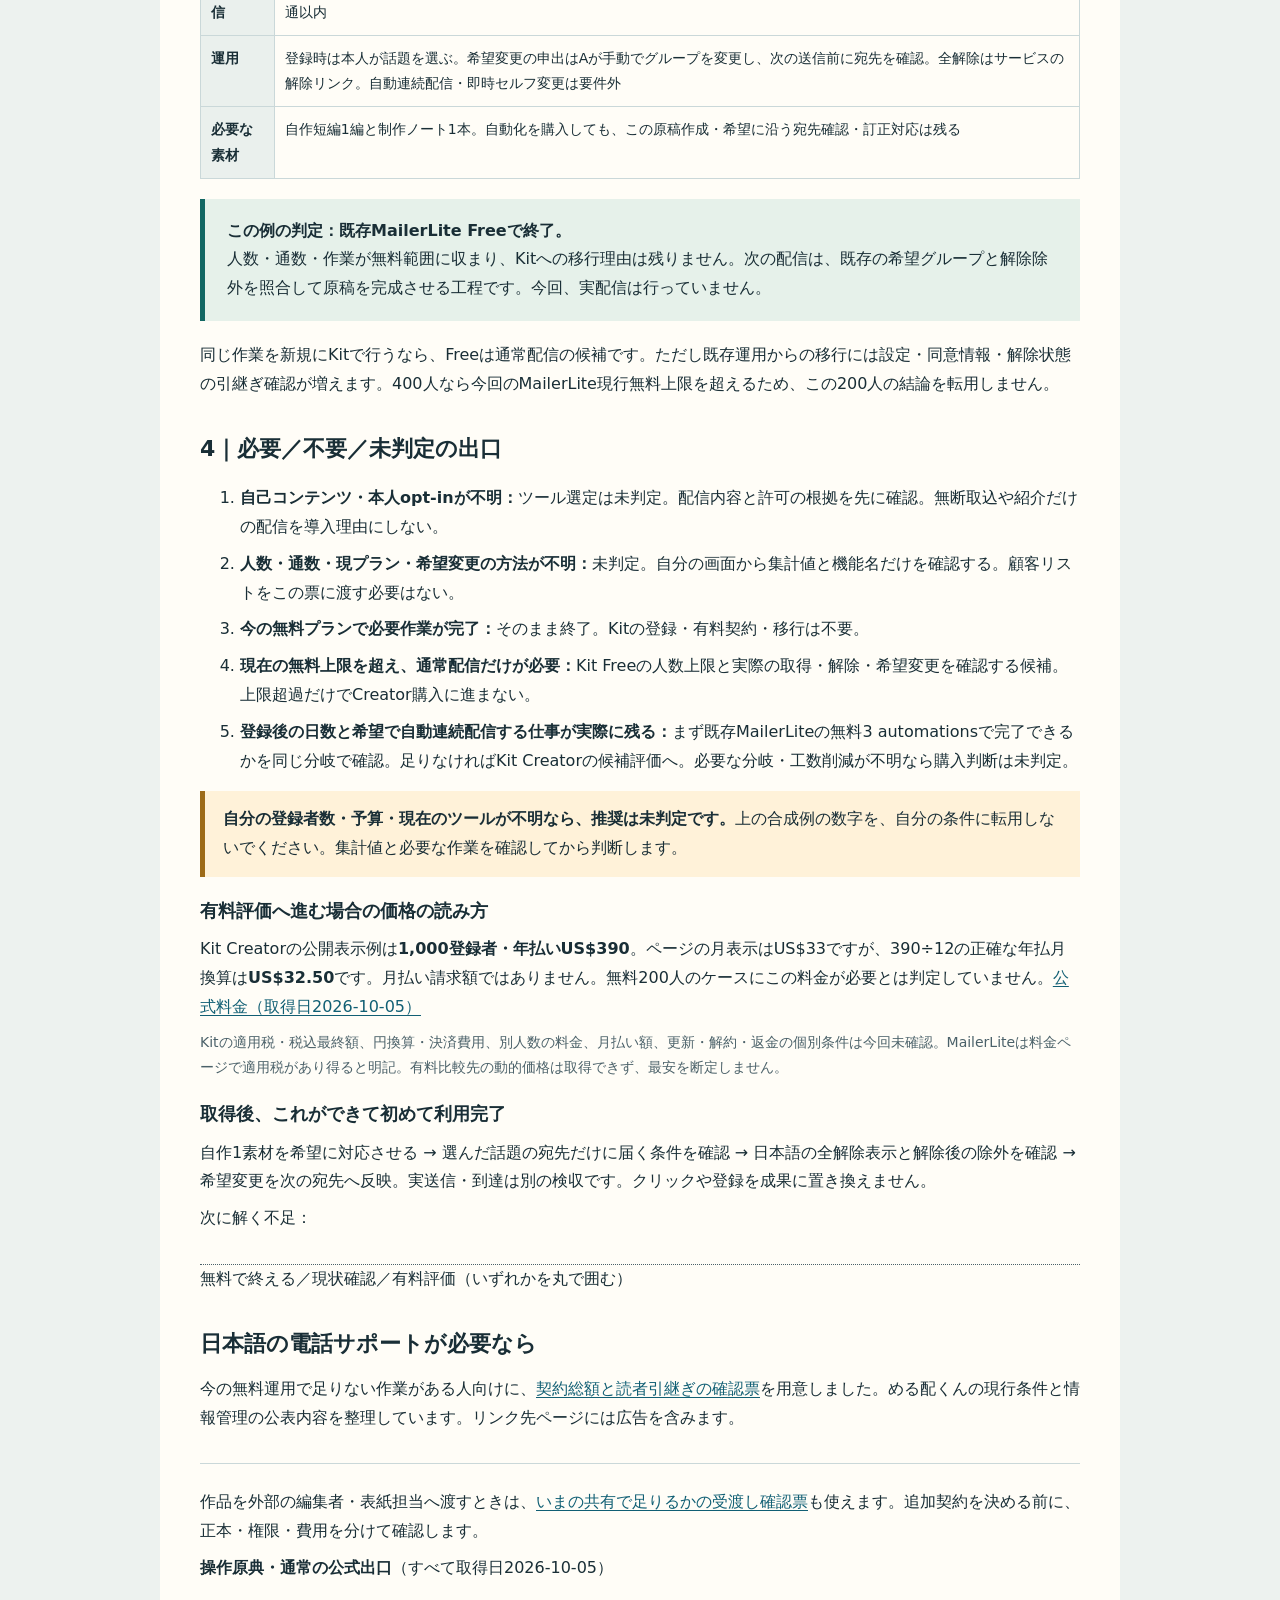
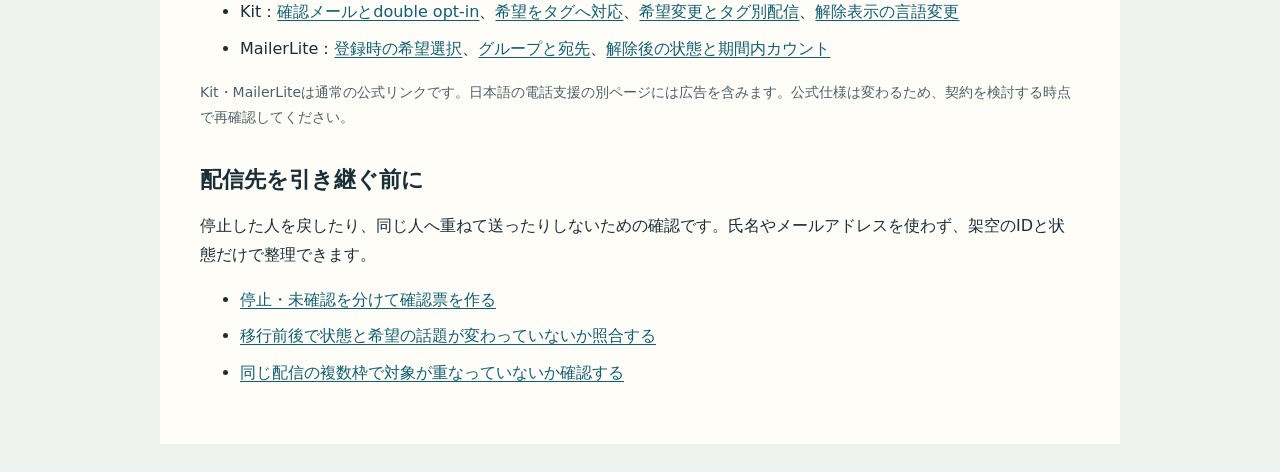
==== commit 676135f9: "Complete permission and unsubscribe migration checks and campaign overlap review" ====
--- a/index.html
+++ b/index.html
@@ -90,4 +90,4 @@
 </ul>
 <p class="small">Kit・MailerLiteは通常の公式リンクです。日本語の電話支援の別ページには広告を含みます。公式仕様は変わるため、契約を検討する時点で再確認してください。</p>
 </footer>
-</main><script src="fit.js?v=20261005-1" defer></script></body></html>
+<section><h2>配信先を引き継ぐ前に</h2><p>停止した人を戻したり、同じ人へ重ねて送ったりしないための確認です。氏名やメールアドレスを使わず、架空のIDと状態だけで整理できます。</p><ul><li><a href="migration-permission/">停止・未確認を分けて確認票を作る</a></li><li><a href="migration-diff/">移行前後で状態と希望の話題が変わっていないか照合する</a></li><li><a href="batch-overlap/">同じ配信の複数枠で対象が重なっていないか確認する</a></li></ul></section></main><script src="fit.js?v=20261005-1" defer></script></body></html>
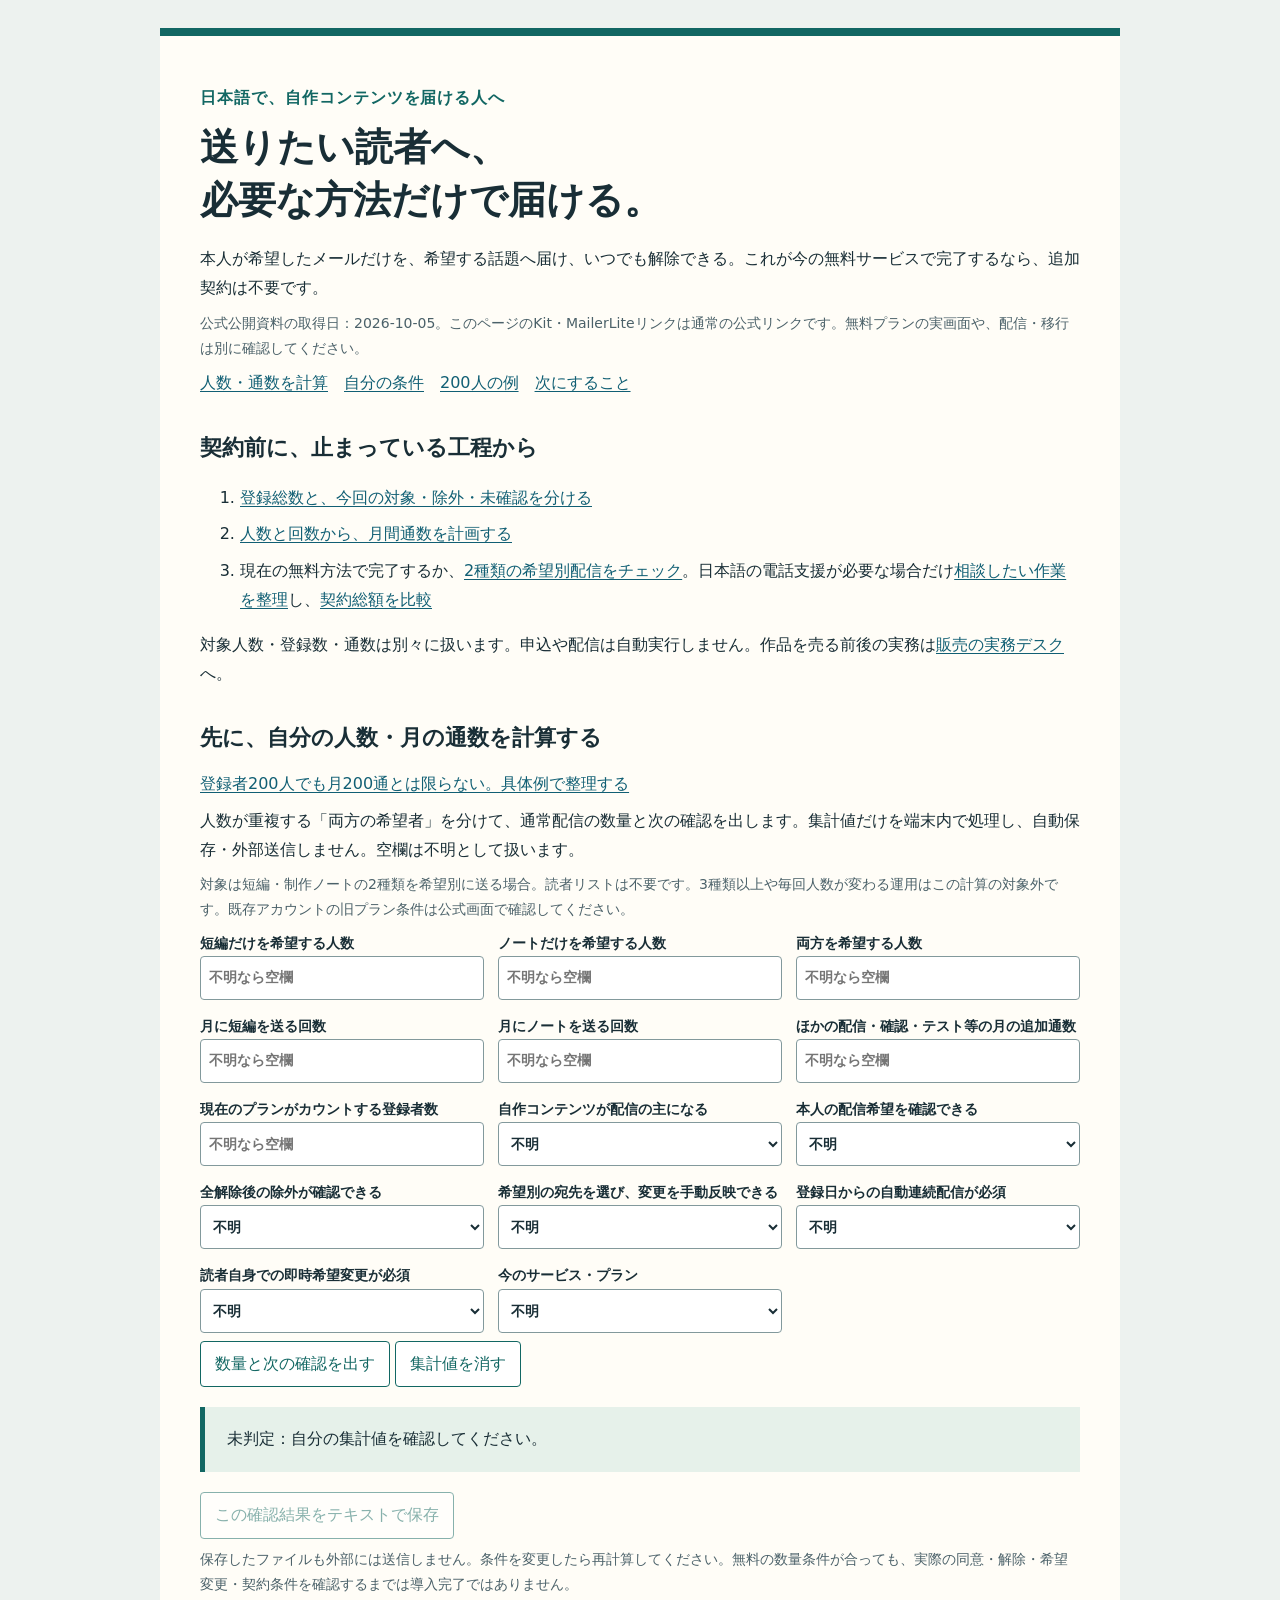
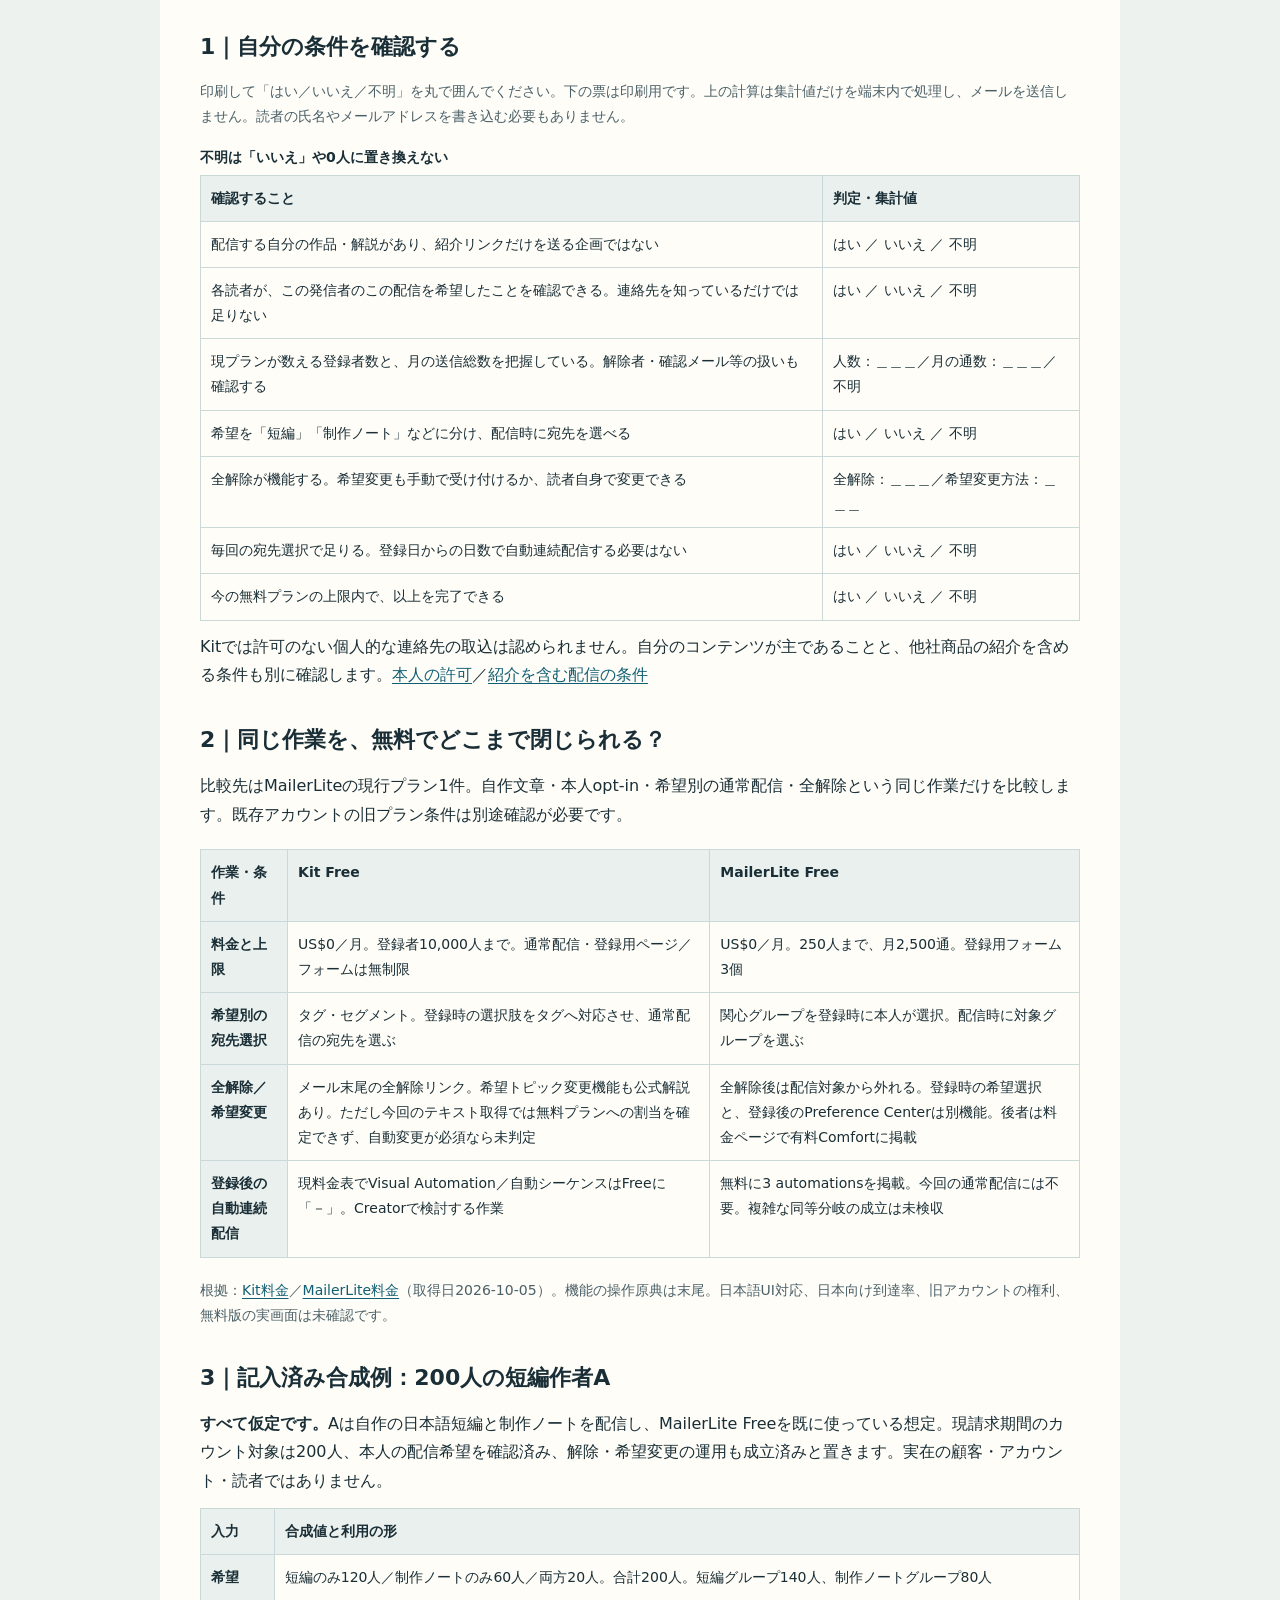
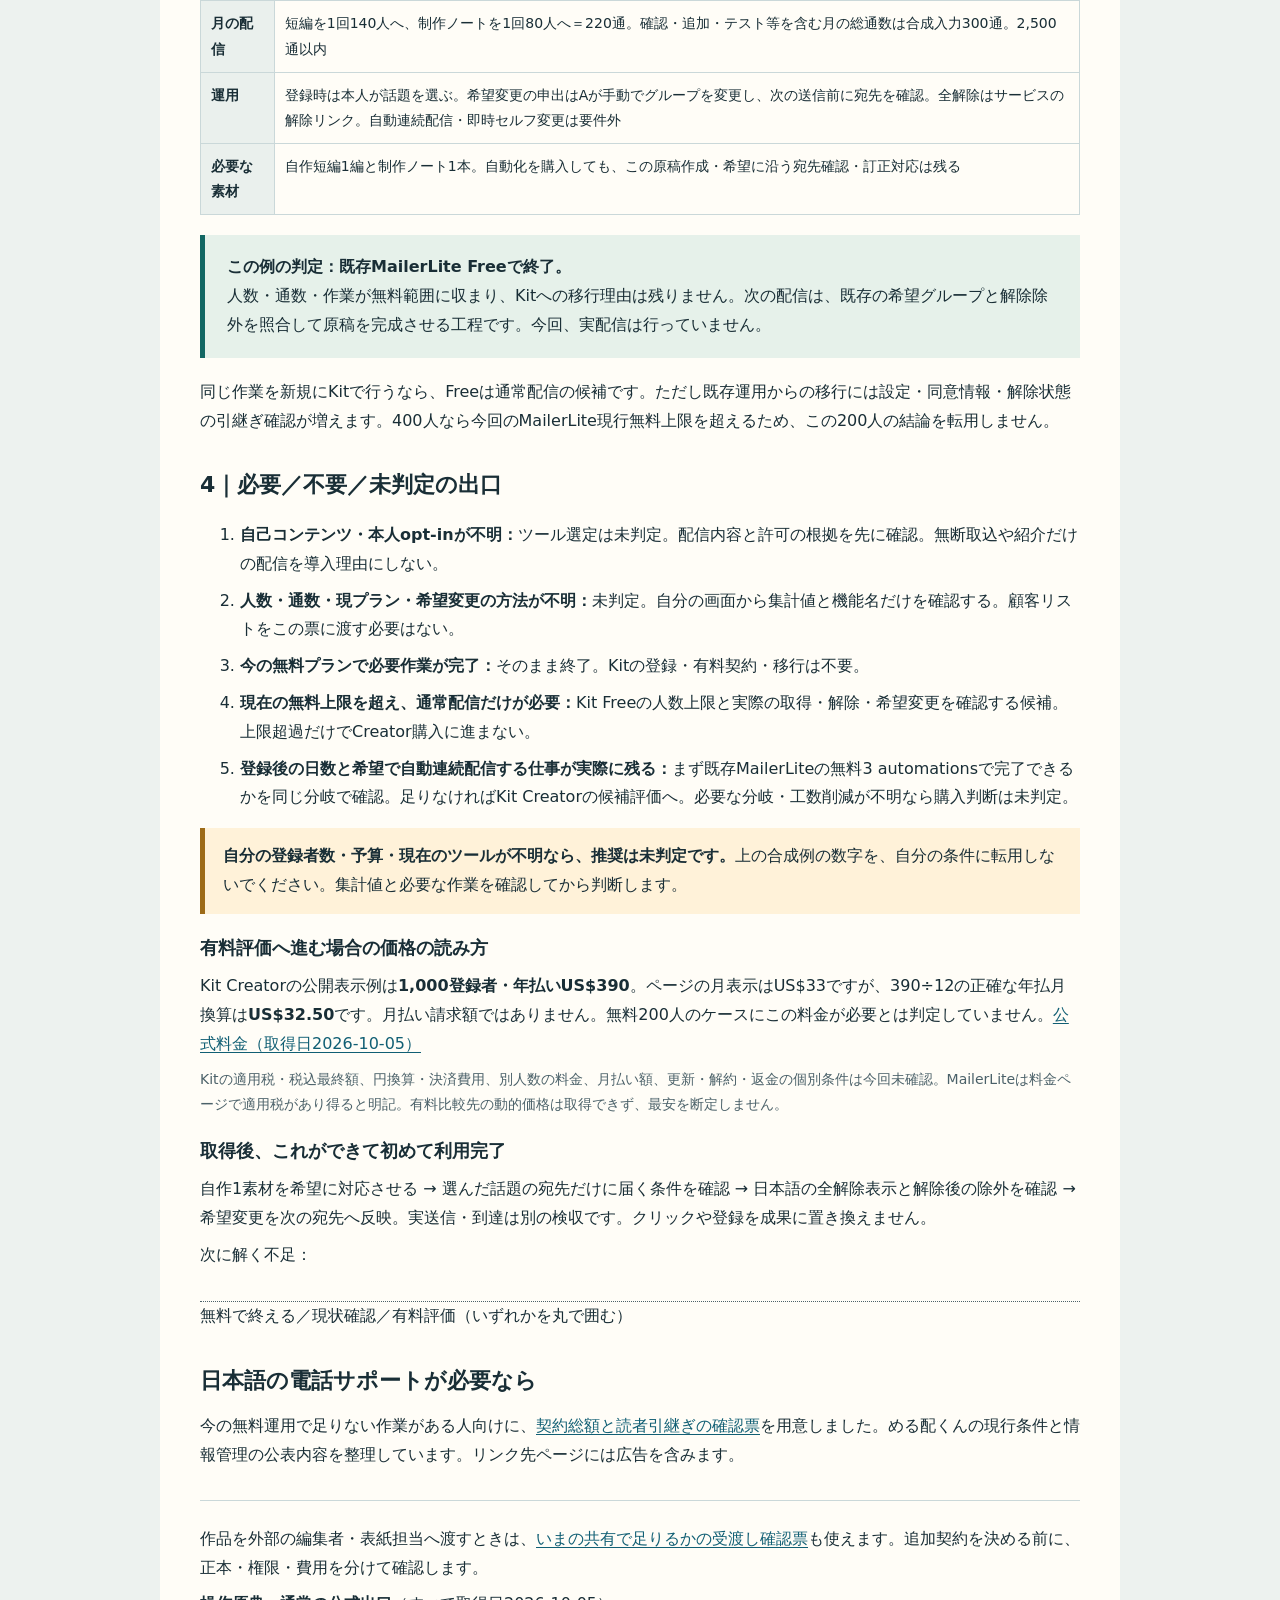
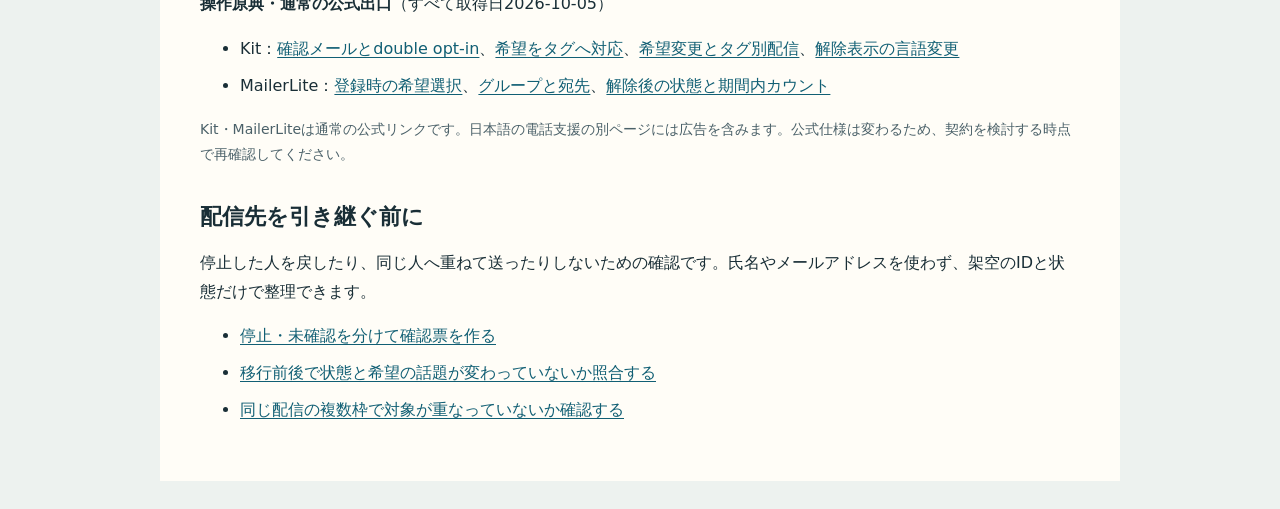
==== commit b249bba2: "Explain subscriber count versus monthly sends before selecting a contract" ====
--- a/index.html
+++ b/index.html
@@ -22,7 +22,7 @@
 <p class="small">公式公開資料の取得日：2026-10-05。このページのKit・MailerLiteリンクは通常の公式リンクです。無料プランの実画面や、配信・移行は別に確認してください。</p>
 <nav aria-label="読む順番" style="display:flex;gap:1rem;flex-wrap:wrap"><a href="#calculator">人数・通数を計算</a><a href="#check">自分の条件</a><a href="#case">200人の例</a><a href="#route">次にすること</a></nav></header>
 
-<section aria-label="配信を準備する順番"><h2>契約前に、止まっている工程から</h2><ol><li><a href="audience-readiness/">登録総数と、今回の対象・除外・未確認を分ける</a></li><li><a href="send-plan/">人数と回数から、月間通数を計画する</a></li><li>現在の無料方法で完了するか、<a href="#calculator">2種類の希望別配信をチェック</a>。日本語の電話支援が必要な場合だけ<a href="phone-support-brief/">相談したい作業を整理</a>し、<a href="contract-cost/">契約総額を比較</a></li></ol><p>対象人数・登録数・通数は別々に扱います。申込や配信は自動実行しません。作品を売る前後の実務は<a href="https://tomoka-uzumaki-ai.github.io/reply-review-desk-jp/seller-desk/">販売の実務デスク</a>へ。</p></section><section aria-labelledby="calculator"><h2 id="calculator">先に、自分の人数・月の通数を計算する</h2><p>人数が重複する「両方の希望者」を分けて、通常配信の数量と次の確認を出します。集計値だけを端末内で処理し、自動保存・外部送信しません。空欄は不明として扱います。</p><p class="small">対象は短編・制作ノートの2種類を希望別に送る場合。読者リストは不要です。3種類以上や毎回人数が変わる運用はこの計算の対象外です。既存アカウントの旧プラン条件は公式画面で確認してください。</p><form id="fit-form" novalidate><div class="fit-grid"><label>短編だけを希望する人数<input name="shortOnly" type="number" min="0" max="100000000" step="1" inputmode="numeric" placeholder="不明なら空欄"></label><label>ノートだけを希望する人数<input name="notesOnly" type="number" min="0" max="100000000" step="1" inputmode="numeric" placeholder="不明なら空欄"></label><label>両方を希望する人数<input name="both" type="number" min="0" max="100000000" step="1" inputmode="numeric" placeholder="不明なら空欄"></label><label>月に短編を送る回数<input name="shortRuns" type="number" min="0" max="100000000" step="1" inputmode="numeric" placeholder="不明なら空欄"></label><label>月にノートを送る回数<input name="notesRuns" type="number" min="0" max="100000000" step="1" inputmode="numeric" placeholder="不明なら空欄"></label><label>ほかの配信・確認・テスト等の月の追加通数<input name="extra" type="number" min="0" max="100000000" step="1" inputmode="numeric" placeholder="不明なら空欄"></label><label>現在のプランがカウントする登録者数<input name="counted" type="number" min="0" max="100000000" step="1" inputmode="numeric" placeholder="不明なら空欄"></label><label>自作コンテンツが配信の主になる<select name="content"><option value="unknown">不明</option><option value="yes">はい</option><option value="no">いいえ</option></select></label><label>本人の配信希望を確認できる<select name="permission"><option value="unknown">不明</option><option value="yes">はい</option><option value="no">いいえ</option></select></label><label>全解除後の除外が確認できる<select name="unsubscribe"><option value="unknown">不明</option><option value="yes">はい</option><option value="no">いいえ</option></select></label><label>希望別の宛先を選び、変更を手動反映できる<select name="groups"><option value="unknown">不明</option><option value="yes">はい</option><option value="no">いいえ</option></select></label><label>登録日からの自動連続配信が必須<select name="automation"><option value="unknown">不明</option><option value="no">いいえ</option><option value="yes">はい</option></select></label><label>読者自身での即時希望変更が必須<select name="selfChange"><option value="unknown">不明</option><option value="no">いいえ</option><option value="yes">はい</option></select></label><label>今のサービス・プラン<select name="current"><option value="unknown">不明</option><option value="mailerlite">現行MailerLite Free</option><option value="kit">Kit Free</option><option value="other">ほか／未導入</option></select></label></div><p><button type="submit">数量と次の確認を出す</button> <button type="reset">集計値を消す</button></p></form><p id="fit-output" class="decision" role="status" aria-live="polite">未判定：自分の集計値を確認してください。</p><button id="fit-save" type="button" disabled>この確認結果をテキストで保存</button><p class="small">保存したファイルも外部には送信しません。条件を変更したら再計算してください。無料の数量条件が合っても、実際の同意・解除・希望変更・契約条件を確認するまでは導入完了ではありません。</p><noscript><p>計算にはJavaScriptが必要です。下の印刷用チェックシートはそのまま使えます。</p></noscript></section>
+<section aria-label="配信を準備する順番"><h2>契約前に、止まっている工程から</h2><ol><li><a href="audience-readiness/">登録総数と、今回の対象・除外・未確認を分ける</a></li><li><a href="send-plan/">人数と回数から、月間通数を計画する</a></li><li>現在の無料方法で完了するか、<a href="#calculator">2種類の希望別配信をチェック</a>。日本語の電話支援が必要な場合だけ<a href="phone-support-brief/">相談したい作業を整理</a>し、<a href="contract-cost/">契約総額を比較</a></li></ol><p>対象人数・登録数・通数は別々に扱います。申込や配信は自動実行しません。作品を売る前後の実務は<a href="https://tomoka-uzumaki-ai.github.io/reply-review-desk-jp/seller-desk/">販売の実務デスク</a>へ。</p></section><section aria-labelledby="calculator"><h2 id="calculator">先に、自分の人数・月の通数を計算する</h2><p data-acquisition-entry="contacts-versus-sends"><a href="contacts-versus-sends/">登録者200人でも月200通とは限らない。具体例で整理する</a></p><p>人数が重複する「両方の希望者」を分けて、通常配信の数量と次の確認を出します。集計値だけを端末内で処理し、自動保存・外部送信しません。空欄は不明として扱います。</p><p class="small">対象は短編・制作ノートの2種類を希望別に送る場合。読者リストは不要です。3種類以上や毎回人数が変わる運用はこの計算の対象外です。既存アカウントの旧プラン条件は公式画面で確認してください。</p><form id="fit-form" novalidate><div class="fit-grid"><label>短編だけを希望する人数<input name="shortOnly" type="number" min="0" max="100000000" step="1" inputmode="numeric" placeholder="不明なら空欄"></label><label>ノートだけを希望する人数<input name="notesOnly" type="number" min="0" max="100000000" step="1" inputmode="numeric" placeholder="不明なら空欄"></label><label>両方を希望する人数<input name="both" type="number" min="0" max="100000000" step="1" inputmode="numeric" placeholder="不明なら空欄"></label><label>月に短編を送る回数<input name="shortRuns" type="number" min="0" max="100000000" step="1" inputmode="numeric" placeholder="不明なら空欄"></label><label>月にノートを送る回数<input name="notesRuns" type="number" min="0" max="100000000" step="1" inputmode="numeric" placeholder="不明なら空欄"></label><label>ほかの配信・確認・テスト等の月の追加通数<input name="extra" type="number" min="0" max="100000000" step="1" inputmode="numeric" placeholder="不明なら空欄"></label><label>現在のプランがカウントする登録者数<input name="counted" type="number" min="0" max="100000000" step="1" inputmode="numeric" placeholder="不明なら空欄"></label><label>自作コンテンツが配信の主になる<select name="content"><option value="unknown">不明</option><option value="yes">はい</option><option value="no">いいえ</option></select></label><label>本人の配信希望を確認できる<select name="permission"><option value="unknown">不明</option><option value="yes">はい</option><option value="no">いいえ</option></select></label><label>全解除後の除外が確認できる<select name="unsubscribe"><option value="unknown">不明</option><option value="yes">はい</option><option value="no">いいえ</option></select></label><label>希望別の宛先を選び、変更を手動反映できる<select name="groups"><option value="unknown">不明</option><option value="yes">はい</option><option value="no">いいえ</option></select></label><label>登録日からの自動連続配信が必須<select name="automation"><option value="unknown">不明</option><option value="no">いいえ</option><option value="yes">はい</option></select></label><label>読者自身での即時希望変更が必須<select name="selfChange"><option value="unknown">不明</option><option value="no">いいえ</option><option value="yes">はい</option></select></label><label>今のサービス・プラン<select name="current"><option value="unknown">不明</option><option value="mailerlite">現行MailerLite Free</option><option value="kit">Kit Free</option><option value="other">ほか／未導入</option></select></label></div><p><button type="submit">数量と次の確認を出す</button> <button type="reset">集計値を消す</button></p></form><p id="fit-output" class="decision" role="status" aria-live="polite">未判定：自分の集計値を確認してください。</p><button id="fit-save" type="button" disabled>この確認結果をテキストで保存</button><p class="small">保存したファイルも外部には送信しません。条件を変更したら再計算してください。無料の数量条件が合っても、実際の同意・解除・希望変更・契約条件を確認するまでは導入完了ではありません。</p><noscript><p>計算にはJavaScriptが必要です。下の印刷用チェックシートはそのまま使えます。</p></noscript></section>
 <section aria-labelledby="check">
 <h2 id="check">1｜自分の条件を確認する</h2>
 <p class="small">印刷して「はい／いいえ／不明」を丸で囲んでください。下の票は印刷用です。上の計算は集計値だけを端末内で処理し、メールを送信しません。読者の氏名やメールアドレスを書き込む必要もありません。</p>
